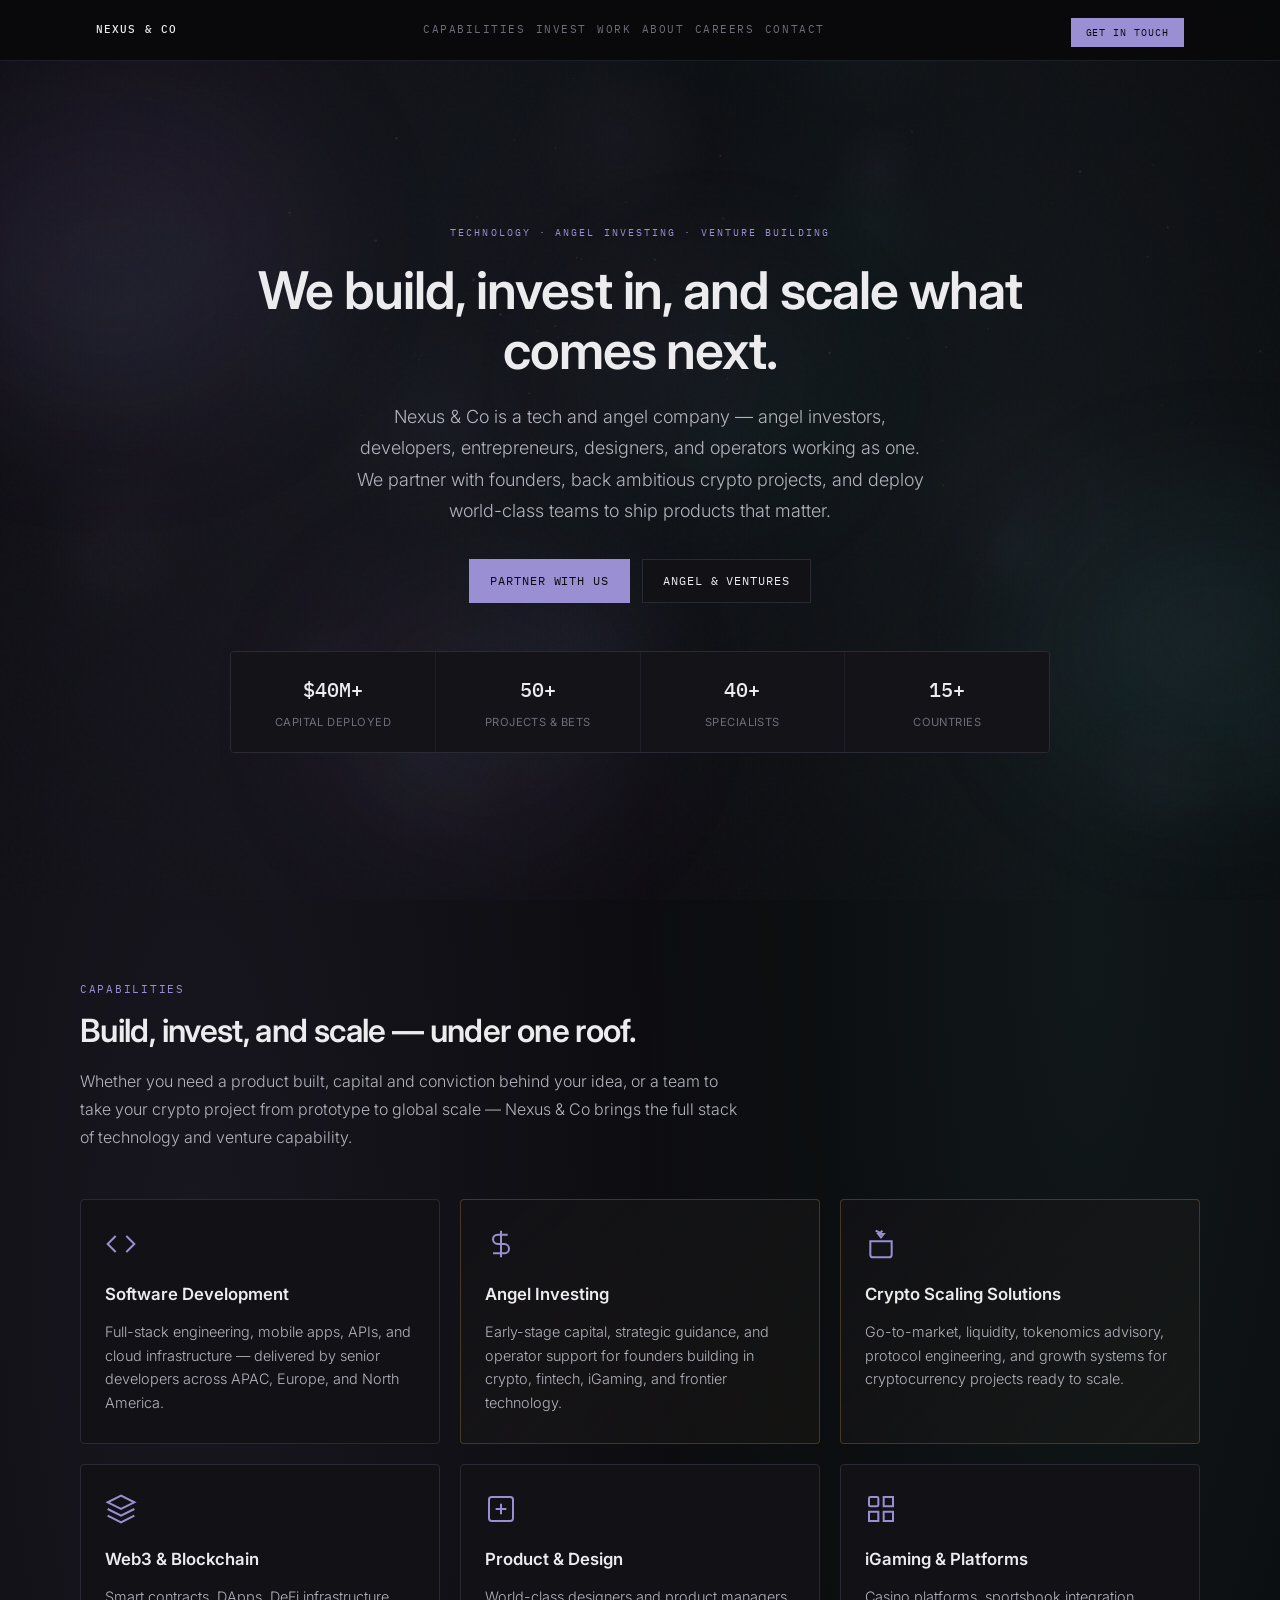
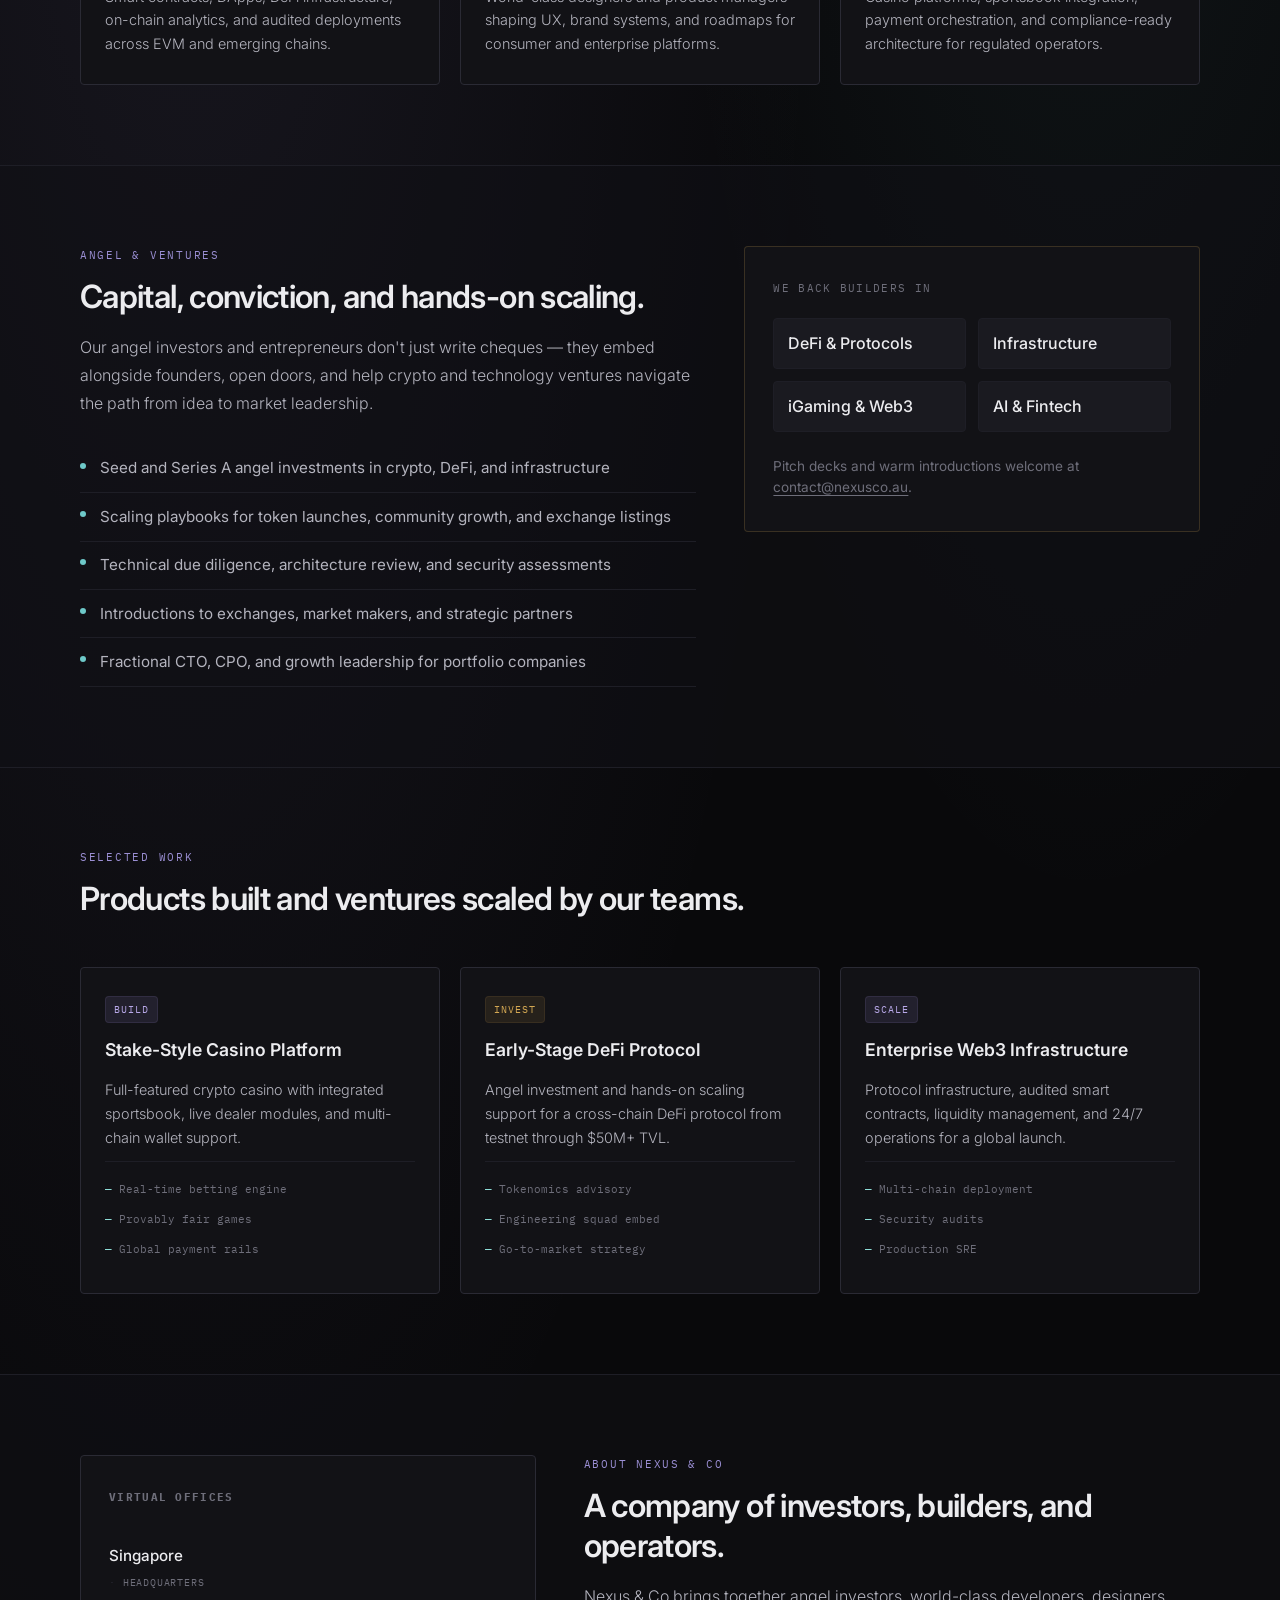
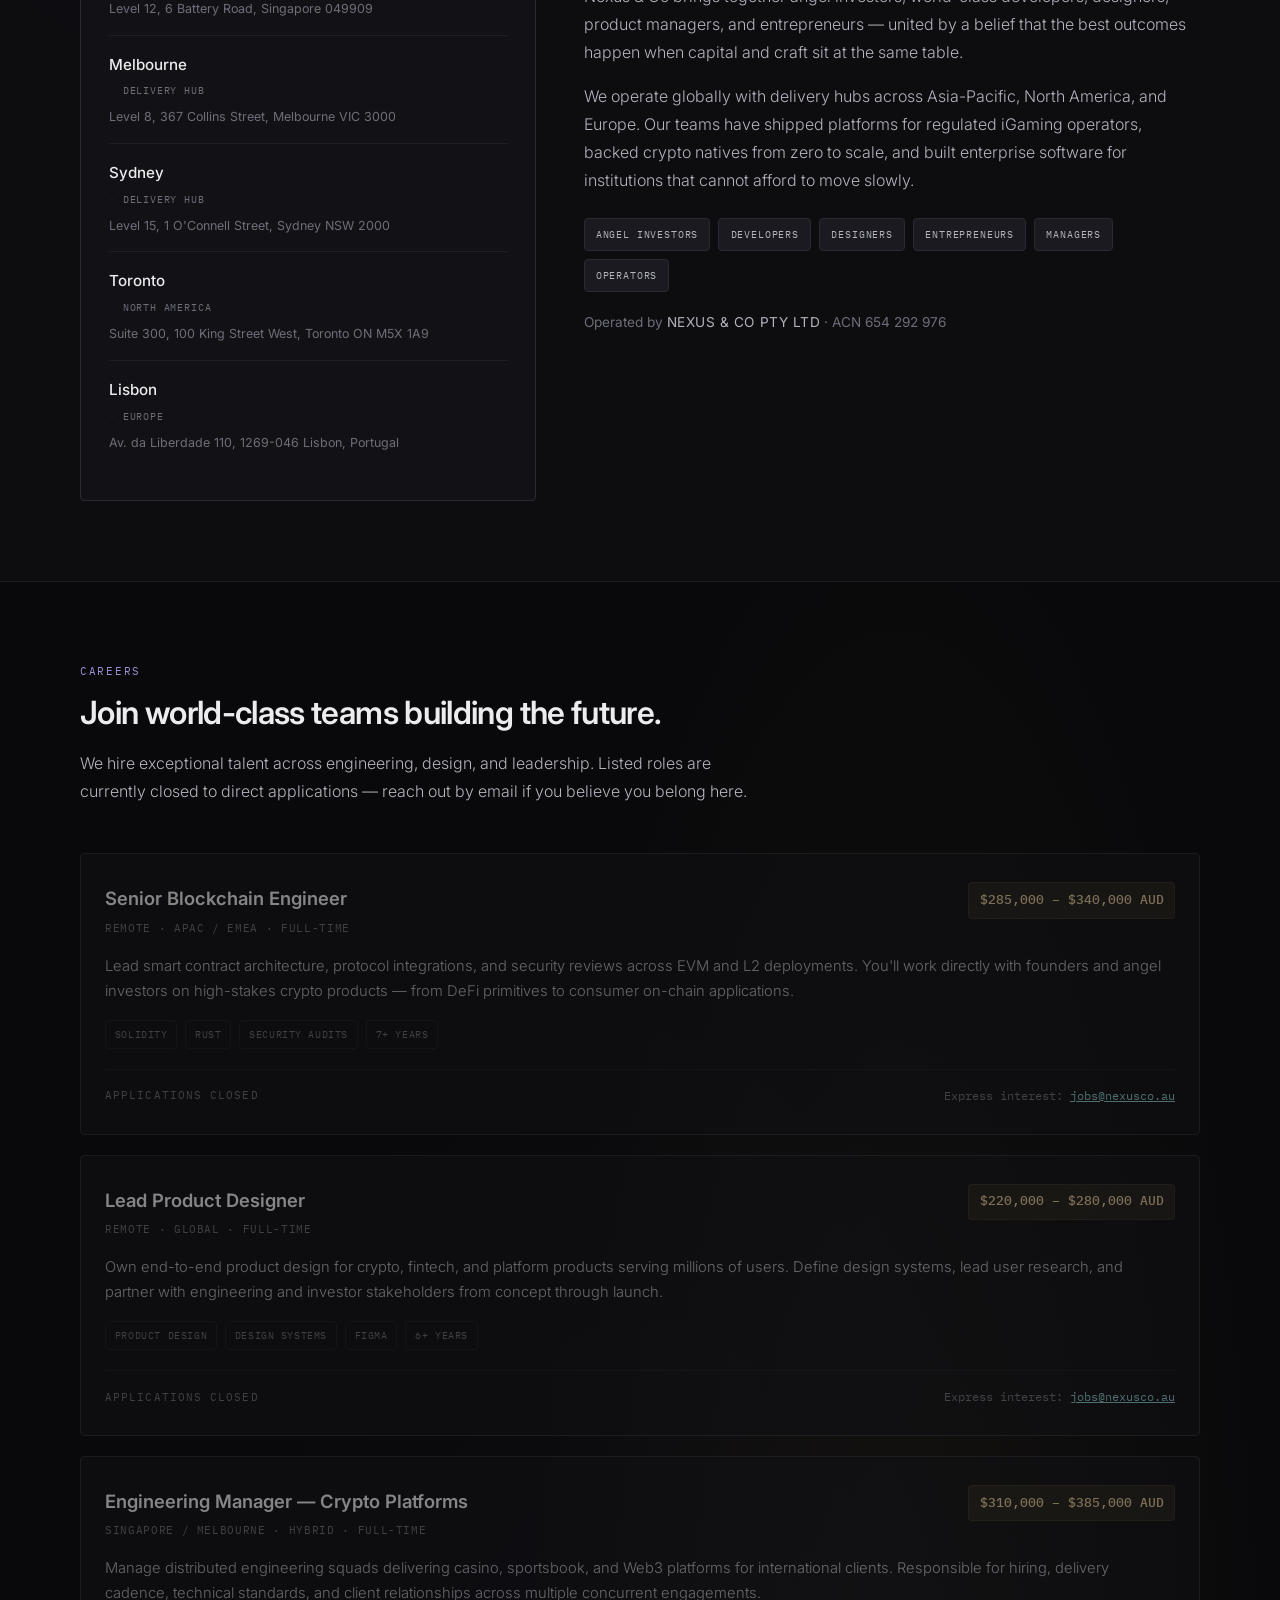
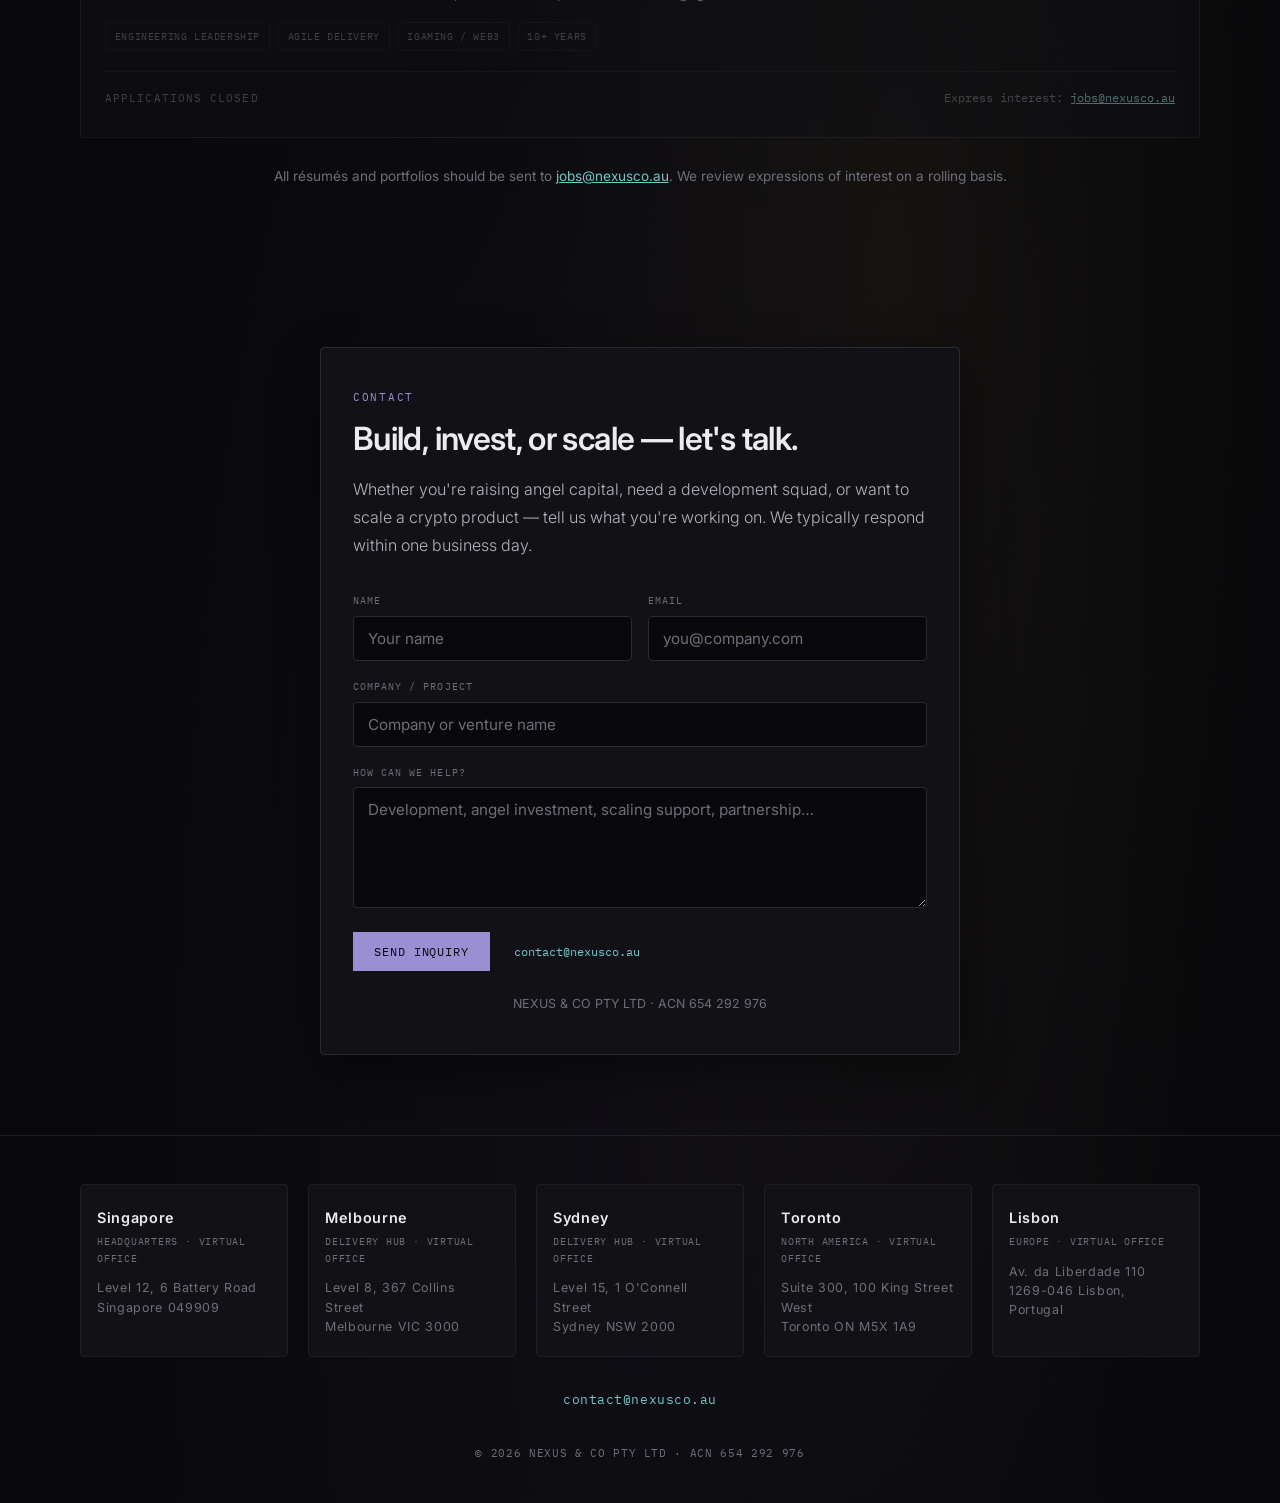
==== dashboard.html @ ab73d251 "Nexus & Co agency site" ====
<!DOCTYPE html>
<html lang="en">
<head>
  <meta charset="UTF-8">
  <meta name="viewport" content="width=device-width, initial-scale=1.0">
  <meta name="robots" content="noindex, nofollow">
  <title>Nexus &amp; Co — Investment Dashboard</title>
  <link rel="preconnect" href="https://fonts.googleapis.com">
  <link rel="preconnect" href="https://fonts.gstatic.com" crossorigin>
  <link href="https://fonts.googleapis.com/css2?family=IBM+Plex+Mono:wght@300;400;500;600&display=swap" rel="stylesheet">
  <link rel="stylesheet" href="styles.css">
</head>
<body class="page-dashboard">
  <div class="nebula" aria-hidden="true">
    <div class="nebula-cloud nebula-cloud--1"></div>
    <div class="nebula-cloud nebula-cloud--2"></div>
    <div class="nebula-cloud nebula-cloud--3"></div>
    <div class="nebula-cloud nebula-cloud--4"></div>
  </div>
  <canvas id="portal-canvas" aria-hidden="true"></canvas>
  <div class="grain" aria-hidden="true"></div>

  <header id="site-header"></header>

  <main class="dashboard-main">
    <div class="dashboard-wrap">
      <div class="terminal-frame dashboard-frame">
        <div class="frame-bar">
          <span class="frame-dots" aria-hidden="true"></span>
          <span class="frame-title">investment dashboard — member view</span>
        </div>
        <div class="frame-body">
          <header class="dashboard-header">
            <h1 class="dashboard-title accent-lavender">Portfolio</h1>
            <p class="dashboard-sub muted">
              Consortium allocations since <span class="accent-cyan">2023 Q4</span> across
              <span class="accent-lavender">NexusCo</span>, <span class="accent-lavender">dao5</span>,
              and aligned cryptocurrency DAOs.
            </p>
          </header>

          <p class="consortium-note muted" id="consortium-note"></p>
          <p class="member-notice" id="member-notice" hidden></p>

          <div class="stats-row" id="stats-row">
            <div class="stat-card">
              <span class="stat-label">Consortium book</span>
              <span class="stat-value accent-cyan" id="stat-dao-total">—</span>
              <span class="stat-meta muted" id="stat-dao-meta"></span>
            </div>
            <div class="stat-card">
              <span class="stat-label">Your total contributed</span>
              <span class="stat-value" id="stat-your-total">—</span>
            </div>
            <div class="stat-card">
              <span class="stat-label">Your share of consortium</span>
              <span class="stat-value accent-lavender" id="stat-your-share">—</span>
            </div>
          </div>

          <div class="table-wrap">
            <table class="invest-table" id="invest-table">
              <thead>
                <tr>
                  <th scope="col">
                    <button type="button" class="sort-btn" data-sort="name" aria-sort="none">
                      Project <span class="sort-icon" aria-hidden="true"></span>
                    </button>
                  </th>
                  <th scope="col">
                    <button type="button" class="sort-btn" data-sort="sector" aria-sort="none">
                      Sector <span class="sort-icon" aria-hidden="true"></span>
                    </button>
                  </th>
                  <th scope="col">
                    <button type="button" class="sort-btn" data-sort="daoCommitted" aria-sort="none">
                      DAO allocation <span class="sort-icon" aria-hidden="true"></span>
                    </button>
                  </th>
                  <th scope="col">
                    <button type="button" class="sort-btn" data-sort="yourContribution" aria-sort="none">
                      Your contribution <span class="sort-icon" aria-hidden="true"></span>
                    </button>
                  </th>
                  <th scope="col">
                    <button type="button" class="sort-btn" data-sort="yourSharePct" aria-sort="none">
                      Your share <span class="sort-icon" aria-hidden="true"></span>
                    </button>
                  </th>
                  <th scope="col">
                    <button type="button" class="sort-btn" data-sort="status" aria-sort="none">
                      Status <span class="sort-icon" aria-hidden="true"></span>
                    </button>
                  </th>
                  <th scope="col">Enquire</th>
                </tr>
              </thead>
              <tbody id="invest-tbody"></tbody>
            </table>
          </div>

          <p class="dashboard-disclaimer muted">
            Consortium totals reflect aggregate participation across member DAOs from 2023 Q4 onward.
            New wallet connections display zero personal allocation until principal attribution is recorded.
          </p>
        </div>
      </div>

      <section class="terminal-frame resources-frame" id="resources">
        <div class="frame-bar">
          <span class="frame-dots" aria-hidden="true"></span>
          <span class="frame-title">resources — member documents</span>
        </div>
        <div class="frame-body">
          <h2 class="section-title accent-lavender">Resources</h2>
          <p class="resources-intro muted">
            Agreements, whitepapers, and investment documentation. Available to connected members.
          </p>
          <ul class="resource-list" id="resource-list"></ul>
        </div>
      </section>
    </div>
  </main>

  <footer class="site-footer">
    <div class="footer-inner footer-inner--legal-only">
      <span class="footer-copy">&copy; <span id="year"></span> NEXUS &amp; CO PTY LTD · ACN 654 292 976</span>
    </div>
  </footer>

  <script src="data.js"></script>
  <script src="wallet.js"></script>
  <script src="nav-utils.js"></script>
  <script src="header.js"></script>
  <script src="script.js"></script>
  <script src="dashboard.js"></script>
</body>
</html>
---- styles.css ----
/* Nexus & Co — dark nebula / venture */

:root {
  --bg: #09090b;
  --bg-panel: #121216;
  --bg-elevated: #1a1a20;
  --fg: #ececef;
  --fg-secondary: #b4b4be;
  --fg-muted: #6e6e7a;
  --border: #2a2a34;
  --border-soft: #1e1e26;
  --accent: #d8d8e0;
  --lavender: #b8a8e8;
  --lavender-soft: #9b8fd4;
  --lavender-bg: rgba(155, 143, 212, 0.12);
  --gold: #d4a853;
  --gold-soft: #e8c47a;
  --gold-bg: rgba(212, 168, 83, 0.1);
  --cyan: #6ec9c9;
  --cyan-soft: #8eded8;
  --cyan-bg: rgba(110, 201, 201, 0.1);
  --galaxy-1: rgba(155, 143, 212, 0.08);
  --galaxy-2: rgba(110, 201, 201, 0.06);
  --ring: rgba(200, 200, 220, 0.1);
  --shadow: rgba(0, 0, 0, 0.45);
  --font: "IBM Plex Mono", "Courier New", Courier, monospace;
  --font-sans: "Inter", system-ui, -apple-system, "Segoe UI", sans-serif;
  --max-width: 640px;
  --max-width-wide: 1120px;
  --max-width-narrow: 640px;
  --header-height: 3.75rem;
  --radius: 4px;
}

.accent-lavender {
  color: var(--lavender);
}

.accent-cyan {
  color: var(--cyan);
}

.accent-cyan-soft {
  color: var(--cyan-soft);
}

.accent-lavender-soft {
  color: var(--lavender-soft);
}

.accent-gold {
  color: var(--gold);
}

.logo {
  color: var(--fg);
  text-shadow: 0 0 48px var(--lavender-bg);
}

*,
*::before,
*::after {
  box-sizing: border-box;
  margin: 0;
  padding: 0;
}

html {
  scroll-behavior: smooth;
  scroll-padding-top: 5.5rem;
  font-size: 16px;
}

body {
  font-family: var(--font);
  background: var(--bg);
  background-image:
    radial-gradient(ellipse 90% 60% at 15% 20%, rgba(155, 143, 212, 0.1) 0%, transparent 55%),
    radial-gradient(ellipse 70% 50% at 85% 15%, rgba(110, 201, 201, 0.08) 0%, transparent 50%),
    radial-gradient(ellipse 80% 55% at 50% 95%, rgba(120, 90, 160, 0.06) 0%, transparent 55%);
  color: var(--fg);
  line-height: 1.75;
  min-height: 100vh;
  overflow-x: hidden;
  -webkit-font-smoothing: antialiased;
}

/* Nebula layers */
.nebula {
  position: fixed;
  inset: 0;
  z-index: 0;
  pointer-events: none;
  overflow: hidden;
}

.nebula-cloud {
  position: absolute;
  border-radius: 50%;
  filter: blur(72px);
  opacity: 0.55;
  animation: nebula-drift 48s ease-in-out infinite;
}

.nebula-cloud--1 {
  width: min(55vw, 420px);
  height: min(45vw, 340px);
  top: 8%;
  left: -8%;
  background: rgba(120, 100, 170, 0.22);
  animation-duration: 52s;
}

.nebula-cloud--2 {
  width: min(50vw, 380px);
  height: min(40vw, 300px);
  top: 55%;
  right: -10%;
  background: rgba(70, 150, 160, 0.18);
  animation-delay: -12s;
  animation-duration: 44s;
}

.nebula-cloud--3 {
  width: min(42vw, 320px);
  height: min(38vw, 280px);
  bottom: 5%;
  left: 25%;
  background: rgba(140, 110, 180, 0.14);
  animation-delay: -24s;
  animation-direction: reverse;
}

.nebula-cloud--4 {
  width: min(35vw, 260px);
  height: min(30vw, 220px);
  top: 30%;
  left: 45%;
  background: rgba(90, 170, 180, 0.12);
  animation-delay: -8s;
  animation-duration: 56s;
}

@keyframes nebula-drift {
  0%, 100% {
    transform: translate(0, 0) scale(1);
  }
  33% {
    transform: translate(3%, 2%) scale(1.04);
  }
  66% {
    transform: translate(-2%, 3%) scale(0.98);
  }
}

/* Portal / galaxy canvas */
#portal-canvas {
  position: fixed;
  inset: 0;
  width: 100%;
  height: 100%;
  z-index: 1;
  pointer-events: none;
}

.grain {
  position: fixed;
  inset: 0;
  z-index: 2;
  pointer-events: none;
  opacity: 0.35;
  background-image: url("data:image/svg+xml,%3Csvg viewBox='0 0 256 256' xmlns='http://www.w3.org/2000/svg'%3E%3Cfilter id='n'%3E%3CfeTurbulence type='fractalNoise' baseFrequency='0.9' numOctaves='4' stitchTiles='stitch'/%3E%3C/filter%3E%3Crect width='100%25' height='100%25' filter='url(%23n)' opacity='0.04'/%3E%3C/svg%3E");
}

/* Header */
.site-header {
  position: fixed;
  top: 0;
  left: 0;
  right: 0;
  z-index: 100;
  min-height: var(--header-height);
  display: flex;
  align-items: center;
  justify-content: center;
  background: linear-gradient(
    to bottom,
    rgba(9, 9, 11, 0.96) 0%,
    rgba(9, 9, 11, 0.88) 70%,
    transparent 100%
  );
  backdrop-filter: blur(10px);
}

.site-header--spread {
  padding: 0.5rem 0;
}

.header-inner {
  width: 100%;
  max-width: var(--max-width-wide);
  margin: 0 auto;
  padding: 0.5rem 1rem;
  display: flex;
  align-items: center;
  gap: 0.5rem 0.75rem;
}

.header-logo {
  font-size: 0.68rem;
  font-weight: 500;
  letter-spacing: 0.14em;
  text-transform: uppercase;
  color: var(--fg);
  text-decoration: none;
  white-space: nowrap;
  flex-shrink: 0;
}

.nav-toggle {
  display: none;
  margin-left: auto;
  font-family: var(--font);
  font-size: 0.62rem;
  letter-spacing: 0.1em;
  text-transform: uppercase;
  padding: 0.4rem 0.55rem;
  border: 1px solid var(--border);
  background: var(--bg-panel);
  color: var(--fg-muted);
  cursor: pointer;
}

.header-nav-group {
  display: flex;
  align-items: center;
  gap: 0.35rem 0.75rem;
  flex: 1;
  min-width: 0;
  justify-content: center;
}

.nav--public {
  display: flex;
  flex-wrap: wrap;
  justify-content: center;
  gap: 0.2rem 0.65rem;
  min-width: 0;
}

.nav-link {
  font-size: 0.62rem;
}

.nav-link[hidden] {
  display: none !important;
}

.nav-member {
  flex-shrink: 0;
  position: relative;
}

.nav-member[hidden] {
  display: none !important;
}

.nav-dropdown__trigger {
  font-family: var(--font);
  font-size: 0.62rem;
  letter-spacing: 0.1em;
  text-transform: uppercase;
  padding: 0.35rem 0.55rem;
  border: 1px solid var(--border);
  background: linear-gradient(135deg, var(--lavender-bg), var(--cyan-bg));
  color: var(--fg);
  cursor: pointer;
  white-space: nowrap;
}

.nav-dropdown__trigger[aria-expanded="true"] {
  border-color: var(--lavender-soft);
  color: var(--lavender);
}

.nav-dropdown__caret {
  font-size: 0.5rem;
  margin-left: 0.15rem;
}

.nav-dropdown__panel {
  position: absolute;
  top: calc(100% + 0.35rem);
  right: 0;
  min-width: 10rem;
  background: var(--bg-panel);
  border: 1px solid var(--border);
  box-shadow: 0 8px 28px var(--shadow);
  z-index: 200;
  display: flex;
  flex-direction: column;
  padding: 0.35rem 0;
}

.nav-dropdown__panel[hidden] {
  display: none;
}

.nav-dropdown__link {
  font-size: 0.62rem;
  letter-spacing: 0.08em;
  text-transform: uppercase;
  padding: 0.55rem 0.85rem;
  color: var(--fg-muted);
  text-decoration: none;
  transition: background 0.15s ease, color 0.15s ease;
}

.nav-dropdown__link:hover,
.nav-dropdown__link:focus-visible,
.nav-dropdown__link.active {
  color: var(--lavender);
  background: var(--lavender-bg);
  outline: none;
}

.wallet-panel {
  flex-shrink: 0;
}

.nav-link--dashboard {
  color: var(--fg);
}

.nav-link {
  font-size: 0.7rem;
  font-weight: 400;
  letter-spacing: 0.14em;
  text-transform: uppercase;
  color: var(--fg-muted);
  text-decoration: none;
  transition: color 0.2s ease;
}

.nav-link:hover,
.nav-link:focus-visible {
  color: var(--fg);
  outline: none;
}

.nav-link.active {
  color: var(--lavender);
  outline: none;
}

/* Main */
main {
  position: relative;
  z-index: 2;
  padding-top: var(--header-height);
}

/* Terminal frames */
.terminal-frame {
  background: var(--bg-panel);
  border: 1px solid var(--border);
  border-radius: var(--radius);
  box-shadow: 0 1px 0 var(--shadow), 0 12px 40px var(--shadow);
  overflow: hidden;
}

.frame-bar {
  display: flex;
  align-items: center;
  gap: 0.75rem;
  padding: 0.5rem 1rem;
  background: var(--bg-elevated);
  border-bottom: 1px solid var(--border-soft);
  font-size: 0.65rem;
  letter-spacing: 0.1em;
  text-transform: lowercase;
  color: var(--fg-muted);
}

.frame-dots::before {
  content: "";
  display: inline-block;
  width: 6px;
  height: 6px;
  border-radius: 50%;
  background: var(--border);
  box-shadow: 10px 0 0 var(--border), 20px 0 0 var(--border);
}

.frame-body {
  padding: 2.5rem 2rem;
  position: relative;
}

/* Hero */
.hero {
  min-height: 100vh;
  display: flex;
  align-items: center;
  justify-content: center;
  padding: 5rem 1.5rem 6rem;
}

.hero-frame {
  width: 100%;
  max-width: var(--max-width);
  text-align: center;
}

.hero-frame .frame-body {
  padding: 4rem 2rem 3.5rem;
}

.hero-eyebrow {
  position: relative;
  z-index: 1;
  font-size: 0.65rem;
  letter-spacing: 0.2em;
  text-transform: uppercase;
  margin-bottom: 0.75rem;
}

.lead {
  font-size: 0.9rem;
  color: var(--fg-secondary);
  font-weight: 300;
  margin-bottom: 1.5rem;
  line-height: 1.8;
}

.accomplish-grid {
  display: grid;
  grid-template-columns: repeat(4, 1fr);
  gap: 1px;
  background: var(--border-soft);
  border: 1px solid var(--border-soft);
  margin: 1.75rem 0;
}

.accomplish-card {
  background: var(--bg-panel);
  padding: 1.1rem 0.85rem;
  display: flex;
  flex-direction: column;
  gap: 0.3rem;
  text-align: center;
}

.accomplish-value {
  font-size: 1rem;
  font-weight: 500;
  color: var(--fg);
}

.accomplish-label {
  font-size: 0.62rem;
  letter-spacing: 0.06em;
  text-transform: uppercase;
  color: var(--fg-muted);
}

.accomplish-list {
  list-style: none;
  font-size: 0.82rem;
  color: var(--fg-secondary);
  font-weight: 300;
}

.accomplish-list li {
  padding: 0.55rem 0;
  border-bottom: 1px solid var(--border-soft);
  padding-left: 1rem;
  position: relative;
}

.accomplish-list li::before {
  content: "›";
  position: absolute;
  left: 0;
  color: var(--cyan-soft);
}

.accomplish-list li:last-child {
  border-bottom: none;
}

.access-actions {
  margin-top: 1.5rem;
  padding-top: 1.5rem;
  border-top: 1px solid var(--border-soft);
  text-align: center;
}

.access-actions[hidden] {
  display: none;
}

.inline-link {
  color: inherit;
  text-decoration: underline;
  text-underline-offset: 3px;
}

.inline-link:hover {
  color: var(--cyan);
}

.portal-ring {
  position: absolute;
  top: 50%;
  left: 50%;
  width: min(280px, 70vw);
  height: min(280px, 70vw);
  transform: translate(-50%, -55%);
  pointer-events: none;
}

.ring {
  position: absolute;
  inset: 0;
  border: 1px solid var(--ring);
  border-radius: 50%;
  animation: orbit 24s linear infinite;
}

.ring-1 {
  inset: 5%;
  animation-duration: 32s;
  animation-direction: reverse;
}

.ring-2 {
  inset: 18%;
  border-style: dashed;
  opacity: 0.7;
}

.ring-3 {
  inset: 32%;
  animation-duration: 18s;
  opacity: 0.5;
}

@keyframes orbit {
  to { transform: rotate(360deg); }
}

.logo {
  position: relative;
  z-index: 1;
  font-size: clamp(2rem, 8vw, 3.75rem);
  font-weight: 600;
  letter-spacing: 0.28em;
  margin-right: -0.28em;
  color: var(--fg);
  margin-bottom: 1.25rem;
  text-shadow: 0 0 40px var(--lavender-bg);
}

.tagline {
  position: relative;
  z-index: 1;
  max-width: 28rem;
  margin: 0 auto 2rem;
  font-size: clamp(0.8rem, 2.2vw, 0.95rem);
  font-weight: 300;
  color: var(--fg-secondary);
  line-height: 1.85;
}

.hero-meta {
  position: relative;
  z-index: 1;
  display: inline-flex;
  flex-direction: column;
  align-items: flex-start;
  text-align: left;
  font-size: 0.75rem;
  gap: 0.2rem;
  padding-top: 1.5rem;
  border-top: 1px solid var(--border-soft);
  margin-top: 0.5rem;
}

.meta-line {
  color: var(--fg-secondary);
}

.caret {
  color: var(--cyan-soft);
  margin-right: 0.35rem;
}

.muted {
  color: var(--fg-muted);
}

/* Sections */
.section {
  padding: 3rem 1.5rem;
}

.section-inner {
  max-width: var(--max-width);
  margin: 0 auto;
}

.section-last {
  padding-bottom: 7rem;
}

.section-title {
  font-size: 0.85rem;
  font-weight: 500;
  letter-spacing: 0.2em;
  text-transform: uppercase;
  color: var(--fg);
  margin-bottom: 1.5rem;
}

.section-title.accent-lavender {
  color: var(--lavender);
}

.frame-body p {
  margin-bottom: 1.15rem;
  font-size: 0.875rem;
  font-weight: 300;
  color: var(--fg-secondary);
}

.frame-body p:last-of-type:not(.footnote) {
  margin-bottom: 0;
}

.pull-quote {
  margin-top: 1.75rem;
  padding: 1rem 0 0 1rem;
  border-top: 1px solid var(--border-soft);
  border-left: 2px solid var(--lavender-soft);
  font-size: 0.85rem;
  font-weight: 400;
  font-style: italic;
  color: var(--fg);
}

/* Strategy */
.strategy-list {
  list-style: none;
  margin: 1.75rem 0;
  border-top: 1px solid var(--border-soft);
}

.strategy-list li {
  display: grid;
  grid-template-columns: 2.5rem 1fr;
  gap: 1rem;
  padding: 1rem 0;
  border-bottom: 1px solid var(--border-soft);
  font-size: 0.8rem;
}

.strategy-label {
  font-weight: 500;
  color: var(--fg-muted);
  font-variant-numeric: oldstyle-nums;
}

.strategy-desc {
  color: var(--fg-secondary);
  font-weight: 300;
}

.footnote {
  font-size: 0.75rem;
  margin-top: 1.25rem;
}

/* Specs */
.spec-list {
  margin-top: 1.75rem;
  border-top: 1px solid var(--border-soft);
}

.spec-row {
  display: grid;
  grid-template-columns: 9rem 1fr;
  gap: 1rem;
  padding: 0.7rem 0;
  font-size: 0.8rem;
  border-bottom: 1px solid var(--border-soft);
}

.spec-row dt {
  color: var(--fg-muted);
  font-weight: 400;
}

.spec-row dd {
  color: var(--fg-secondary);
  font-weight: 300;
}

/* Membership */
.membership-note {
  margin-top: 2rem;
  padding-top: 1.75rem;
  border-top: 1px solid var(--border-soft);
  text-align: center;
}

.membership-statement {
  font-size: 0.85rem;
  font-weight: 400;
  color: var(--fg);
  letter-spacing: 0.06em;
  margin-bottom: 1rem;
}

.membership-closing {
  font-size: 0.8rem;
  font-style: italic;
}

/* Footer */
.site-footer {
  position: relative;
  z-index: 2;
  padding: 2rem 1.5rem;
  border-top: 1px solid var(--border-soft);
}

.footer-inner {
  max-width: var(--max-width);
  margin: 0 auto;
  display: flex;
  flex-wrap: wrap;
  justify-content: center;
  align-items: center;
  gap: 0.35rem 0.75rem;
  font-size: 0.7rem;
  letter-spacing: 0.06em;
  color: var(--fg-muted);
}

.footer-brand {
  color: var(--fg-secondary);
  font-weight: 500;
}

.footer-sep {
  color: var(--border);
}

.footer-email {
  text-decoration: none;
  transition: color 0.2s ease, text-shadow 0.2s ease;
}

.footer-email:hover,
.footer-email:focus-visible {
  color: var(--cyan);
  text-shadow: 0 0 12px var(--cyan-bg);
  outline: none;
}

/* Wallet */
.wallet-panel {
  display: flex;
  flex-direction: column;
  align-items: flex-end;
  gap: 0.25rem;
}

.wallet-connected {
  display: flex;
  flex-wrap: wrap;
  align-items: center;
  justify-content: flex-end;
  gap: 0.4rem 0.5rem;
}

.wallet-connected[hidden],
.wallet-panel .btn-primary[hidden] {
  display: none !important;
}

.wallet-badge {
  font-size: 0.7rem;
  padding: 0.35rem 0.6rem;
  border: 1px solid var(--border);
  background: var(--bg);
  color: var(--fg-secondary);
  letter-spacing: 0.04em;
}

.wallet-error {
  font-size: 0.65rem;
  color: var(--fg-secondary);
  max-width: 14rem;
  text-align: right;
  line-height: 1.4;
}

.wallet-error[hidden] {
  display: none;
}

.btn-compact {
  padding: 0.35rem 0.5rem;
  min-width: 0;
}

.btn {
  font-family: var(--font);
  font-size: 0.62rem;
  letter-spacing: 0.1em;
  text-transform: uppercase;
  padding: 0.4rem 0.65rem;
  border: 1px solid var(--border);
  background: var(--bg-panel);
  color: var(--fg);
  cursor: pointer;
  text-decoration: none;
  transition: background 0.15s ease, border-color 0.15s ease;
}

.btn:hover,
.btn:focus-visible {
  border-color: var(--fg-muted);
  outline: none;
}

.btn:disabled {
  opacity: 0.5;
  cursor: wait;
}

.btn-primary {
  background: var(--lavender-soft);
  color: var(--bg);
  border-color: var(--lavender-soft);
}

.btn-primary:hover,
.btn-primary:focus-visible {
  background: var(--lavender);
  border-color: var(--lavender);
  color: var(--bg);
}

.btn-enquire {
  font-size: 0.58rem;
  padding: 0.35rem 0.5rem;
  white-space: nowrap;
  text-decoration: none;
  display: inline-block;
  background: transparent;
  color: var(--cyan-soft);
  border: 1px solid var(--border);
}

.btn-enquire:hover,
.btn-enquire:focus-visible {
  border-color: var(--cyan);
  color: var(--cyan);
  background: var(--cyan-bg);
  outline: none;
}

.btn-secondary {
  background: var(--bg-panel);
}

.btn-ghost {
  background: transparent;
  border-color: transparent;
  color: var(--fg-muted);
}

.btn-ghost:hover {
  color: var(--fg);
  border-color: transparent;
}

/* Dashboard */
.page-dashboard main {
  padding-top: calc(var(--header-height) + 1rem);
}

.dashboard-main {
  padding: 2rem 1.5rem 4rem;
}

.dashboard-wrap {
  max-width: var(--max-width-wide);
  margin: 0 auto;
}

.dashboard-frame .frame-body {
  padding: 2rem 1.75rem 2.5rem;
}

.dashboard-header {
  margin-bottom: 2rem;
}

.dashboard-title {
  font-size: 0.9rem;
  font-weight: 500;
  letter-spacing: 0.2em;
  text-transform: uppercase;
  margin-bottom: 0.5rem;
}

.dashboard-sub {
  font-size: 0.8rem;
  font-weight: 300;
}

.stats-row {
  display: grid;
  grid-template-columns: repeat(3, 1fr);
  gap: 1px;
  background: var(--border-soft);
  border: 1px solid var(--border-soft);
  margin-bottom: 2rem;
}

.stat-card {
  background: var(--bg-panel);
  padding: 1.1rem 1.25rem;
  display: flex;
  flex-direction: column;
  gap: 0.35rem;
}

.stat-label {
  font-size: 0.65rem;
  letter-spacing: 0.08em;
  text-transform: uppercase;
  color: var(--fg-muted);
}

.stat-value {
  font-size: 0.95rem;
  font-weight: 500;
  color: var(--fg);
}

.table-wrap {
  overflow-x: auto;
  border: 1px solid var(--border-soft);
  margin-bottom: 1.5rem;
}

.invest-table {
  width: 100%;
  border-collapse: collapse;
  font-size: 0.75rem;
}

.invest-table th,
.invest-table td {
  padding: 0.85rem 1rem;
  text-align: left;
  border-bottom: 1px solid var(--border-soft);
}

.invest-table th {
  font-weight: 500;
  letter-spacing: 0.08em;
  text-transform: uppercase;
  font-size: 0.65rem;
  color: var(--fg-muted);
  background: var(--bg-elevated);
}

.invest-table tbody tr:last-child td {
  border-bottom: none;
}

.invest-table tbody tr:hover td {
  background: rgba(255, 255, 255, 0.02);
}

.cell-primary {
  display: block;
  font-weight: 500;
  color: var(--fg);
}

.cell-meta {
  display: block;
  font-size: 0.65rem;
  margin-top: 0.15rem;
}

.cell-highlight {
  font-weight: 500;
  color: var(--fg);
}

.status-pill {
  display: inline-block;
  font-size: 0.6rem;
  letter-spacing: 0.06em;
  text-transform: uppercase;
  padding: 0.2rem 0.45rem;
  border: 1px solid var(--border);
  color: var(--fg-muted);
}

.status-pill--active {
  border-color: var(--fg-muted);
  color: var(--fg-secondary);
}

.status-pill--deploying {
  border-style: dashed;
}

.dashboard-disclaimer {
  font-size: 0.7rem;
  line-height: 1.6;
}

.consortium-note {
  font-size: 0.75rem;
  margin-bottom: 1.25rem;
  padding: 0.75rem 1rem;
  background: var(--cyan-bg);
  border-left: 2px solid var(--cyan-soft);
  line-height: 1.6;
}

.member-notice {
  font-size: 0.75rem;
  margin-bottom: 1.5rem;
  padding: 0.75rem 1rem;
  background: var(--lavender-bg);
  border-left: 2px solid var(--lavender-soft);
  line-height: 1.6;
}

.member-notice[hidden] {
  display: none;
}

.stat-meta {
  font-size: 0.6rem;
  margin-top: 0.15rem;
}

.stat-value.accent-cyan {
  color: var(--cyan);
}

.stat-value.accent-lavender {
  color: var(--lavender);
}

/* Sortable table */
.sort-btn {
  font-family: var(--font);
  font-size: inherit;
  font-weight: inherit;
  letter-spacing: inherit;
  text-transform: inherit;
  color: inherit;
  background: none;
  border: none;
  padding: 0;
  cursor: pointer;
  display: inline-flex;
  align-items: center;
  gap: 0.35rem;
  transition: color 0.15s ease;
}

.sort-btn:hover,
.sort-btn:focus-visible {
  color: var(--lavender);
  outline: none;
}

.sort-btn--active {
  color: var(--cyan);
}

.sort-icon {
  font-size: 0.55rem;
  opacity: 0.5;
  color: var(--lavender-soft);
}

.sort-btn--active .sort-icon {
  opacity: 1;
  color: var(--cyan);
}

.invest-table th {
  vertical-align: bottom;
}

/* Resources */
.resources-frame {
  margin-top: 2rem;
}

.resources-intro {
  font-size: 0.8rem;
  margin-bottom: 1.5rem;
}

.resource-list {
  list-style: none;
  border-top: 1px solid var(--border-soft);
}

.resource-item {
  display: grid;
  grid-template-columns: 1fr auto;
  grid-template-rows: auto auto;
  gap: 0.25rem 1rem;
  padding: 1rem 0;
  border-bottom: 1px solid var(--border-soft);
  align-items: center;
}

.resource-meta {
  grid-column: 1;
  display: flex;
  flex-wrap: wrap;
  gap: 0.5rem 1rem;
  font-size: 0.65rem;
}

.resource-title {
  grid-column: 1;
  font-size: 0.85rem;
  font-weight: 400;
  color: var(--fg);
}

.resource-dl {
  grid-column: 2;
  grid-row: 1 / span 2;
  align-self: center;
}

.resource-category {
  font-weight: 500;
  letter-spacing: 0.06em;
  text-transform: uppercase;
}

/* Members directory */
.member-grid {
  display: grid;
  gap: 1.25rem;
}

.member-card {
  display: grid;
  grid-template-columns: 3.5rem 1fr;
  gap: 1.25rem;
  padding: 1.35rem 0;
  border-bottom: 1px solid var(--border-soft);
}

.member-card:last-child {
  border-bottom: none;
}

.member-card--founder {
  padding: 1.5rem;
  margin-bottom: 0.5rem;
  border: 1px solid var(--border-soft);
  border-radius: var(--radius);
  background: linear-gradient(
    135deg,
    var(--lavender-bg) 0%,
    var(--cyan-bg) 100%
  );
  border-bottom: 1px solid var(--border-soft);
}

.member-avatar {
  width: 3.5rem;
  height: 3.5rem;
  display: flex;
  align-items: center;
  justify-content: center;
  font-size: 0.75rem;
  font-weight: 500;
  letter-spacing: 0.05em;
  border: 1px solid var(--border);
  background: var(--bg-elevated);
  color: var(--lavender);
  border-radius: var(--radius);
  overflow: hidden;
  flex-shrink: 0;
}

.member-avatar-img {
  width: 100%;
  height: 100%;
  object-fit: cover;
  image-rendering: pixelated;
  display: block;
}

.member-avatar-fallback {
  display: block;
}

.member-card--founder .member-avatar {
  border-color: var(--lavender-soft);
  color: var(--cyan);
  box-shadow: 0 0 24px var(--lavender-bg);
}

.member-name {
  font-size: 0.95rem;
  font-weight: 500;
  color: var(--fg);
  margin-bottom: 0.15rem;
}

.member-role {
  font-size: 0.7rem;
  letter-spacing: 0.1em;
  text-transform: uppercase;
}

.member-meta,
.member-focus,
.member-bio {
  font-size: 0.8rem;
  margin-top: 0.5rem;
  color: var(--fg-secondary);
  font-weight: 300;
}

.member-bio {
  line-height: 1.65;
  margin-top: 0.65rem;
}

.member-x {
  display: inline-block;
  margin-top: 0.65rem;
  font-size: 0.75rem;
  text-decoration: none;
}

.member-x:hover,
.member-x:focus-visible {
  text-decoration: underline;
  outline: none;
}

.member-tags {
  display: flex;
  flex-wrap: wrap;
  gap: 0.35rem;
  margin-top: 0.75rem;
}

.member-tag {
  font-size: 0.6rem;
  letter-spacing: 0.06em;
  text-transform: uppercase;
  padding: 0.2rem 0.45rem;
  border: 1px solid var(--border-soft);
  color: var(--fg-muted);
  background: var(--bg-panel);
}

.member-card--founder .member-tag {
  border-color: rgba(122, 107, 158, 0.25);
}

::selection {
  background: var(--lavender-soft);
  color: var(--bg);
}
  background: var(--fg);
  color: var(--bg-panel);
}

::-webkit-scrollbar {
  width: 5px;
}

::-webkit-scrollbar-track {
  background: var(--bg);
}

::-webkit-scrollbar-thumb {
  background: var(--border);
}

@media (max-width: 960px) {
  .nav-toggle {
    display: block;
  }

  html {
    scroll-padding-top: 4.5rem;
  }

  .header-inner {
    flex-wrap: wrap;
  }

  .header-nav-group {
    display: none;
    order: 4;
    width: 100%;
    flex-direction: column;
    align-items: stretch;
    padding: 0.75rem 0 0.25rem;
    border-top: 1px solid var(--border-soft);
  }

  .header-nav-group--open {
    display: flex;
  }

  .nav--public {
    flex-direction: column;
    align-items: stretch;
    gap: 0;
  }

  .nav--public .nav-link {
    display: block !important;
    padding: 0.55rem 0;
    border-bottom: 1px solid var(--border-soft);
  }

  .nav-member {
    width: 100%;
  }

  .nav-dropdown__trigger {
    width: 100%;
    text-align: left;
  }

  .nav-dropdown__panel {
    position: static;
    box-shadow: none;
    border: none;
    border-top: 1px solid var(--border-soft);
    margin-top: 0.25rem;
  }

  .wallet-panel {
    order: 3;
    margin-left: auto;
  }

  .accomplish-grid {
    grid-template-columns: repeat(2, 1fr);
  }

  .member-card {
    grid-template-columns: 1fr;
  }

  .member-avatar {
    width: 2.75rem;
    height: 2.75rem;
  }

  .nebula-cloud {
    filter: blur(48px);
    opacity: 0.4;
  }

  .wallet-panel {
    align-items: stretch;
  }

  .wallet-connected {
    justify-content: flex-start;
  }

  .wallet-error {
    text-align: left;
    max-width: none;
  }

  .stats-row {
    grid-template-columns: 1fr;
  }

  .frame-body {
    padding: 2rem 1.25rem;
  }

  .hero-frame .frame-body {
    padding: 3rem 1.25rem 2.5rem;
  }

  .logo {
    letter-spacing: 0.18em;
    margin-right: -0.18em;
  }

  .nav-link {
    font-size: 0.62rem;
  }

  .spec-row {
    grid-template-columns: 1fr;
    gap: 0.15rem;
  }

  .portal-ring {
    opacity: 0.6;
  }

  .invest-table th:nth-child(2),
  .invest-table td:nth-child(2),
  .invest-table th:last-child,
  .invest-table td:last-child {
    display: none;
  }

  .btn-enquire {
    font-size: 0.55rem;
  }

  .resource-item {
    grid-template-columns: 1fr;
  }

  .resource-dl {
    grid-column: 1;
    grid-row: auto;
    justify-self: start;
  }

  .sort-btn {
    font-size: 0.6rem;
  }
}

/* ——— Agency site ——— */

.page-agency {
  font-family: var(--font-sans);
  background-image:
    radial-gradient(ellipse 90% 60% at 15% 20%, rgba(155, 143, 212, 0.1) 0%, transparent 55%),
    radial-gradient(ellipse 70% 50% at 85% 15%, rgba(110, 201, 201, 0.08) 0%, transparent 50%),
    radial-gradient(ellipse 60% 45% at 70% 80%, rgba(212, 168, 83, 0.05) 0%, transparent 50%),
    radial-gradient(ellipse 80% 55% at 50% 95%, rgba(120, 90, 160, 0.06) 0%, transparent 55%);
}

.page-agency .site-header--agency {
  background: rgba(9, 9, 11, 0.92);
  border-bottom: 1px solid var(--border-soft);
}

.page-agency .header-logo {
  font-family: var(--font);
  font-size: 0.72rem;
}

.page-agency .nav-link {
  font-family: var(--font);
  font-size: 0.68rem;
}

.header-cta {
  flex-shrink: 0;
}

.btn-header-cta {
  font-size: 0.62rem;
  padding: 0.45rem 0.85rem;
  white-space: nowrap;
}

.btn-lg {
  font-size: 0.72rem;
  padding: 0.7rem 1.25rem;
  letter-spacing: 0.08em;
}

.hero--agency {
  min-height: calc(100vh - var(--header-height));
  display: flex;
  align-items: center;
  justify-content: center;
  padding: 5rem 1.5rem 4rem;
  text-align: center;
}

.hero-content {
  width: 100%;
  max-width: 820px;
  position: relative;
  z-index: 1;
}

.hero--agency .hero-eyebrow {
  font-family: var(--font);
  margin-bottom: 1.25rem;
}

.hero-title {
  font-size: clamp(2rem, 5.5vw, 3.25rem);
  font-weight: 600;
  line-height: 1.15;
  letter-spacing: -0.02em;
  color: var(--fg);
  margin-bottom: 1.25rem;
}

.hero-lead {
  font-size: clamp(1rem, 2.2vw, 1.125rem);
  font-weight: 300;
  color: var(--fg-secondary);
  line-height: 1.75;
  max-width: 36rem;
  margin: 0 auto 2rem;
}

.hero-actions {
  display: flex;
  flex-wrap: wrap;
  gap: 0.75rem;
  justify-content: center;
  margin-bottom: 3rem;
}

.hero-stats {
  display: grid;
  grid-template-columns: repeat(4, 1fr);
  gap: 1px;
  background: var(--border-soft);
  border: 1px solid var(--border);
  border-radius: var(--radius);
  overflow: hidden;
}

.stat {
  background: rgba(18, 18, 22, 0.85);
  padding: 1.25rem 1rem;
  display: flex;
  flex-direction: column;
  gap: 0.35rem;
}

.stat-value {
  font-family: var(--font);
  font-size: 1.25rem;
  font-weight: 500;
  color: var(--fg);
}

.stat-label {
  font-size: 0.7rem;
  letter-spacing: 0.04em;
  color: var(--fg-muted);
  text-transform: uppercase;
}

.section--agency {
  padding: 5rem 1.5rem;
}

.section--agency.section--alt {
  background: rgba(18, 18, 22, 0.55);
  border-top: 1px solid var(--border-soft);
  border-bottom: 1px solid var(--border-soft);
}

.section-inner--wide {
  max-width: var(--max-width-wide);
}

.section-inner--narrow {
  max-width: var(--max-width-narrow);
}

.section-head {
  margin-bottom: 3rem;
  max-width: 42rem;
}

.section-head--center {
  text-align: center;
  margin-left: auto;
  margin-right: auto;
}

.section-eyebrow {
  font-family: var(--font);
  font-size: 0.68rem;
  letter-spacing: 0.16em;
  text-transform: uppercase;
  color: var(--lavender-soft);
  margin-bottom: 0.75rem;
}

.section-heading {
  font-size: clamp(1.5rem, 3vw, 2rem);
  font-weight: 600;
  line-height: 1.25;
  letter-spacing: -0.02em;
  color: var(--fg);
  margin-bottom: 1rem;
}

.section-intro {
  font-size: 1rem;
  font-weight: 300;
  color: var(--fg-secondary);
  line-height: 1.75;
}

.section-intro + .section-intro {
  margin-top: 1rem;
}

.service-grid {
  display: grid;
  grid-template-columns: repeat(3, 1fr);
  gap: 1.25rem;
}

.service-card {
  background: var(--bg-panel);
  border: 1px solid var(--border);
  border-radius: var(--radius);
  padding: 1.75rem 1.5rem;
  transition: border-color 0.2s ease, box-shadow 0.2s ease;
}

.service-card:hover {
  border-color: rgba(155, 143, 212, 0.35);
  box-shadow: 0 8px 32px var(--shadow);
}

.service-icon {
  width: 2rem;
  height: 2rem;
  color: var(--lavender-soft);
  margin-bottom: 1.25rem;
}

.service-icon svg {
  width: 100%;
  height: 100%;
}

.service-card h3 {
  font-size: 1.05rem;
  font-weight: 600;
  color: var(--fg);
  margin-bottom: 0.65rem;
}

.service-card p {
  font-size: 0.9rem;
  font-weight: 300;
  color: var(--fg-secondary);
  line-height: 1.65;
}

.split-block {
  display: grid;
  grid-template-columns: 1.15fr 0.85fr;
  gap: 3rem;
  align-items: start;
}

.split-block--reverse {
  grid-template-columns: 0.85fr 1.15fr;
}

.split-block--reverse .split-block__content {
  order: 2;
}

.split-block--reverse .split-block__panel {
  order: 1;
}

.feature-list {
  list-style: none;
  margin-top: 1.75rem;
}

.feature-list li {
  position: relative;
  padding: 0.65rem 0 0.65rem 1.25rem;
  font-size: 0.95rem;
  color: var(--fg-secondary);
  border-bottom: 1px solid var(--border-soft);
}

.feature-list li::before {
  content: "";
  position: absolute;
  left: 0;
  top: 1.1rem;
  width: 6px;
  height: 6px;
  border-radius: 50%;
  background: var(--cyan);
}

.trust-panel,
.office-list {
  background: var(--bg-panel);
  border: 1px solid var(--border);
  border-radius: var(--radius);
  padding: 2rem 1.75rem;
}

.trust-panel__label,
.office-list__title {
  font-family: var(--font);
  font-size: 0.68rem;
  letter-spacing: 0.12em;
  text-transform: uppercase;
  color: var(--fg-muted);
  margin-bottom: 1.25rem;
}

.trust-panel__regions {
  list-style: none;
  display: grid;
  grid-template-columns: 1fr 1fr;
  gap: 0.75rem;
  margin-bottom: 1.5rem;
}

.trust-panel__regions li {
  font-size: 1rem;
  font-weight: 500;
  color: var(--fg);
  padding: 0.65rem 0.85rem;
  background: var(--bg-elevated);
  border: 1px solid var(--border-soft);
  border-radius: var(--radius);
}

.trust-panel__note {
  font-size: 0.85rem;
  line-height: 1.6;
}

.process-steps {
  list-style: none;
  display: grid;
  grid-template-columns: repeat(4, 1fr);
  gap: 1.25rem;
  counter-reset: none;
}

.process-step {
  background: var(--bg-panel);
  border: 1px solid var(--border);
  border-radius: var(--radius);
  padding: 1.75rem 1.5rem;
}

.process-step__num {
  font-family: var(--font);
  font-size: 0.72rem;
  letter-spacing: 0.1em;
  color: var(--cyan-soft);
  display: block;
  margin-bottom: 1rem;
}

.process-step h3 {
  font-size: 1rem;
  font-weight: 600;
  color: var(--fg);
  margin-bottom: 0.5rem;
}

.process-step p {
  font-size: 0.88rem;
  font-weight: 300;
  color: var(--fg-secondary);
  line-height: 1.65;
}

.project-grid {
  display: grid;
  grid-template-columns: repeat(3, 1fr);
  gap: 1.25rem;
}

.project-card {
  background: var(--bg-panel);
  border: 1px solid var(--border);
  border-radius: var(--radius);
  padding: 1.75rem 1.5rem;
  display: flex;
  flex-direction: column;
  gap: 0.75rem;
}

.project-tag {
  font-family: var(--font);
  font-size: 0.62rem;
  letter-spacing: 0.1em;
  text-transform: uppercase;
  color: var(--lavender);
  align-self: flex-start;
  padding: 0.25rem 0.5rem;
  border: 1px solid var(--lavender-bg);
  background: var(--lavender-bg);
  border-radius: var(--radius);
}

.project-card h3 {
  font-size: 1.1rem;
  font-weight: 600;
  color: var(--fg);
}

.project-card > p {
  font-size: 0.9rem;
  font-weight: 300;
  color: var(--fg-secondary);
  line-height: 1.65;
  flex: 1;
}

.project-meta {
  list-style: none;
  padding-top: 0.75rem;
  border-top: 1px solid var(--border-soft);
}

.project-meta li {
  font-family: var(--font);
  font-size: 0.68rem;
  color: var(--fg-muted);
  padding: 0.35rem 0;
}

.project-meta li::before {
  content: "— ";
  color: var(--cyan-soft);
}

.office-list ul {
  list-style: none;
}

.office-list li {
  display: flex;
  justify-content: space-between;
  align-items: baseline;
  gap: 1rem;
  padding: 0.75rem 0;
  border-bottom: 1px solid var(--border-soft);
  font-size: 0.95rem;
}

.office-list li:last-child {
  border-bottom: none;
}

.office-addresses li {
  flex-direction: column;
  align-items: flex-start;
  gap: 0.2rem;
  padding: 1rem 0;
}

.office-addresses .office-city,
.office-addresses .office-role {
  display: inline;
}

.office-addresses .office-role::before {
  content: " · ";
  color: var(--border);
}

.office-addresses address {
  font-style: normal;
  font-size: 0.78rem;
  line-height: 1.5;
  color: var(--fg-muted);
  margin-top: 0.35rem;
}

.office-city {
  font-weight: 500;
  color: var(--fg);
}

.office-role {
  font-family: var(--font);
  font-size: 0.65rem;
  letter-spacing: 0.08em;
  text-transform: uppercase;
  color: var(--fg-muted);
}

.contact-card {
  background: var(--bg-panel);
  border: 1px solid var(--border);
  border-radius: var(--radius);
  padding: 2.5rem 2rem;
  box-shadow: 0 16px 48px var(--shadow);
}

.contact-form {
  margin-top: 2rem;
  display: flex;
  flex-direction: column;
  gap: 1rem;
}

.form-row {
  display: grid;
  grid-template-columns: 1fr 1fr;
  gap: 1rem;
}

.form-field {
  display: flex;
  flex-direction: column;
  gap: 0.4rem;
}

.form-field span {
  font-family: var(--font);
  font-size: 0.65rem;
  letter-spacing: 0.1em;
  text-transform: uppercase;
  color: var(--fg-muted);
}

.form-field input,
.form-field textarea {
  font-family: var(--font-sans);
  font-size: 0.95rem;
  padding: 0.75rem 0.85rem;
  background: var(--bg);
  border: 1px solid var(--border);
  border-radius: var(--radius);
  color: var(--fg);
  transition: border-color 0.15s ease;
}

.form-field input::placeholder,
.form-field textarea::placeholder {
  color: var(--fg-muted);
}

.form-field input:focus,
.form-field textarea:focus {
  outline: none;
  border-color: var(--lavender-soft);
}

.form-field textarea {
  resize: vertical;
  min-height: 7rem;
}

.contact-form__actions {
  display: flex;
  flex-wrap: wrap;
  align-items: center;
  gap: 1rem 1.5rem;
  margin-top: 0.5rem;
}

.contact-email {
  font-family: var(--font);
  font-size: 0.75rem;
  text-decoration: none;
}

.contact-email:hover {
  text-decoration: underline;
}

.contact-form__status {
  margin-top: 1rem;
  font-size: 0.85rem;
  color: var(--fg-secondary);
}

.site-footer--agency {
  padding: 3rem 1.5rem 2.5rem;
}

.footer-inner--minimal {
  max-width: var(--max-width-wide);
  margin: 0 auto;
  display: flex;
  flex-direction: column;
  align-items: center;
  gap: 2rem;
  text-align: center;
}

.footer-inner--legal-only {
  justify-content: center;
  text-align: center;
}

.footer-offices {
  width: 100%;
  display: grid;
  grid-template-columns: repeat(5, 1fr);
  gap: 1.25rem;
  text-align: left;
}

.footer-office {
  padding: 1.25rem 1rem;
  background: var(--bg-panel);
  border: 1px solid var(--border-soft);
  border-radius: var(--radius);
}

.footer-office__city {
  font-size: 0.9rem;
  font-weight: 600;
  color: var(--fg);
  margin-bottom: 0.25rem;
}

.footer-office__role {
  font-family: var(--font);
  font-size: 0.6rem;
  letter-spacing: 0.08em;
  text-transform: uppercase;
  margin-bottom: 0.65rem;
}

.footer-office address {
  font-style: normal;
  font-size: 0.78rem;
  line-height: 1.55;
  color: var(--fg-muted);
}

.footer-contact {
  font-family: var(--font);
  font-size: 0.8rem;
  letter-spacing: 0.04em;
  text-decoration: none;
}

.footer-contact:hover {
  text-decoration: underline;
}

.footer-legal-line {
  font-family: var(--font);
  font-size: 0.68rem;
  letter-spacing: 0.06em;
}

.footer-inner--wide {
  max-width: var(--max-width-wide);
  display: grid;
  grid-template-columns: 1.2fr 1fr 1fr;
  gap: 2rem;
  align-items: start;
}

.footer-brand-block .footer-brand {
  font-family: var(--font);
  font-size: 0.8rem;
  letter-spacing: 0.12em;
  text-transform: uppercase;
  display: block;
  margin-bottom: 0.5rem;
}

.footer-tagline {
  font-size: 0.85rem;
  color: var(--fg-muted);
  line-height: 1.5;
}

.footer-legal {
  font-family: var(--font);
  font-size: 0.68rem;
  letter-spacing: 0.06em;
  color: var(--fg-muted);
  margin-top: 0.65rem;
}

.footer-acn {
  font-family: var(--font);
  font-size: 0.68rem;
  letter-spacing: 0.06em;
}

.footer-legal-inline {
  font-size: 0.68rem;
  letter-spacing: 0.04em;
}

.section-legal {
  margin-top: 1.25rem;
  font-size: 0.85rem;
  line-height: 1.6;
}

.legal-entity {
  color: var(--fg-secondary);
  letter-spacing: 0.04em;
}

.contact-legal {
  margin-top: 1.5rem;
  font-size: 0.78rem;
  text-align: center;
  line-height: 1.5;
}

.service-card--highlight {
  border-color: rgba(212, 168, 83, 0.25);
  background: linear-gradient(135deg, var(--bg-panel) 0%, rgba(212, 168, 83, 0.04) 100%);
}

.service-card--highlight:hover {
  border-color: rgba(212, 168, 83, 0.4);
}

.trust-panel--invest {
  border-color: rgba(212, 168, 83, 0.2);
}

.project-tag--gold {
  color: var(--gold);
  border-color: var(--gold-bg);
  background: var(--gold-bg);
}

.team-pillars {
  display: flex;
  flex-wrap: wrap;
  gap: 0.5rem;
  margin: 1.5rem 0 1rem;
}

.team-pillar {
  font-family: var(--font);
  font-size: 0.65rem;
  letter-spacing: 0.08em;
  text-transform: uppercase;
  padding: 0.4rem 0.7rem;
  border: 1px solid var(--border);
  border-radius: var(--radius);
  color: var(--fg-secondary);
  background: var(--bg-elevated);
}

.jobs-board {
  display: flex;
  flex-direction: column;
  gap: 1.25rem;
}

.job-card {
  background: var(--bg-panel);
  border: 1px solid var(--border);
  border-radius: var(--radius);
  padding: 1.75rem 1.5rem;
  transition: border-color 0.2s ease;
}

.job-card--closed {
  opacity: 0.55;
  filter: grayscale(0.35);
  pointer-events: none;
}

.job-card--closed a {
  pointer-events: auto;
}

.job-card__top {
  display: flex;
  flex-wrap: wrap;
  justify-content: space-between;
  align-items: flex-start;
  gap: 1rem 1.5rem;
  margin-bottom: 1rem;
}

.job-title {
  font-size: 1.15rem;
  font-weight: 600;
  color: var(--fg);
  margin-bottom: 0.25rem;
}

.job-meta {
  font-family: var(--font);
  font-size: 0.68rem;
  letter-spacing: 0.06em;
  color: var(--fg-muted);
  text-transform: uppercase;
}

.job-salary {
  font-family: var(--font);
  font-size: 0.82rem;
  font-weight: 500;
  color: var(--gold-soft);
  white-space: nowrap;
  padding: 0.35rem 0.65rem;
  border: 1px solid var(--gold-bg);
  background: var(--gold-bg);
  border-radius: var(--radius);
}

.job-desc {
  font-size: 0.92rem;
  font-weight: 300;
  color: var(--fg-secondary);
  line-height: 1.7;
  margin-bottom: 1rem;
}

.job-tags {
  list-style: none;
  display: flex;
  flex-wrap: wrap;
  gap: 0.5rem;
  margin-bottom: 1.25rem;
}

.job-tags li {
  font-family: var(--font);
  font-size: 0.62rem;
  letter-spacing: 0.06em;
  text-transform: uppercase;
  padding: 0.3rem 0.55rem;
  border: 1px solid var(--border-soft);
  color: var(--fg-muted);
  border-radius: var(--radius);
}

.job-card__footer {
  display: flex;
  flex-wrap: wrap;
  justify-content: space-between;
  align-items: center;
  gap: 0.75rem;
  padding-top: 1rem;
  border-top: 1px solid var(--border-soft);
}

.job-status {
  font-family: var(--font);
  font-size: 0.68rem;
  letter-spacing: 0.1em;
  text-transform: uppercase;
  color: var(--fg-muted);
}

.job-apply-note {
  font-family: var(--font);
  font-size: 0.72rem;
  color: var(--fg-muted);
}

.jobs-board__note {
  margin-top: 1.75rem;
  font-size: 0.85rem;
  text-align: center;
  line-height: 1.6;
}

.page-agency .header-logo {
  font-size: 0.68rem;
  letter-spacing: 0.1em;
}

.footer-nav {
  display: flex;
  flex-direction: column;
  gap: 0.5rem;
}

.footer-nav a {
  font-family: var(--font);
  font-size: 0.68rem;
  letter-spacing: 0.08em;
  text-transform: uppercase;
  color: var(--fg-muted);
  text-decoration: none;
  transition: color 0.15s ease;
}

.footer-nav a:hover {
  color: var(--lavender);
}

.footer-meta {
  display: flex;
  flex-direction: column;
  align-items: flex-end;
  gap: 0.5rem;
  text-align: right;
}

.footer-meta .footer-copy {
  font-size: 0.75rem;
  color: var(--fg-muted);
}

.footer-meta .footer-email + .footer-email {
  margin-top: 0.15rem;
}

@media (max-width: 960px) {
  .service-grid,
  .project-grid {
    grid-template-columns: repeat(2, 1fr);
  }

  .process-steps {
    grid-template-columns: repeat(2, 1fr);
  }

  .split-block,
  .split-block--reverse {
    grid-template-columns: 1fr;
  }

  .split-block--reverse .split-block__content,
  .split-block--reverse .split-block__panel {
    order: unset;
  }

  .footer-offices {
    grid-template-columns: repeat(3, 1fr);
  }

  .footer-inner--wide {
    grid-template-columns: 1fr 1fr;
  }

  .footer-meta {
    grid-column: 1 / -1;
    align-items: flex-start;
    text-align: left;
  }
}

@media (max-width: 720px) {
  .header-cta {
    display: none;
  }

  .hero-stats {
    grid-template-columns: repeat(2, 1fr);
  }

  .service-grid,
  .project-grid,
  .process-steps {
    grid-template-columns: 1fr;
  }

  .form-row {
    grid-template-columns: 1fr;
  }

  .footer-offices {
    grid-template-columns: 1fr;
  }

  .footer-inner--wide {
    grid-template-columns: 1fr;
  }

  .contact-card {
    padding: 2rem 1.25rem;
  }
}

@media (prefers-reduced-motion: reduce) {
  .ring,
  .nebula-cloud {
    animation: none;
  }

  #portal-canvas,
  .nebula {
    display: none;
  }

  html {
    scroll-behavior: auto;
  }
}
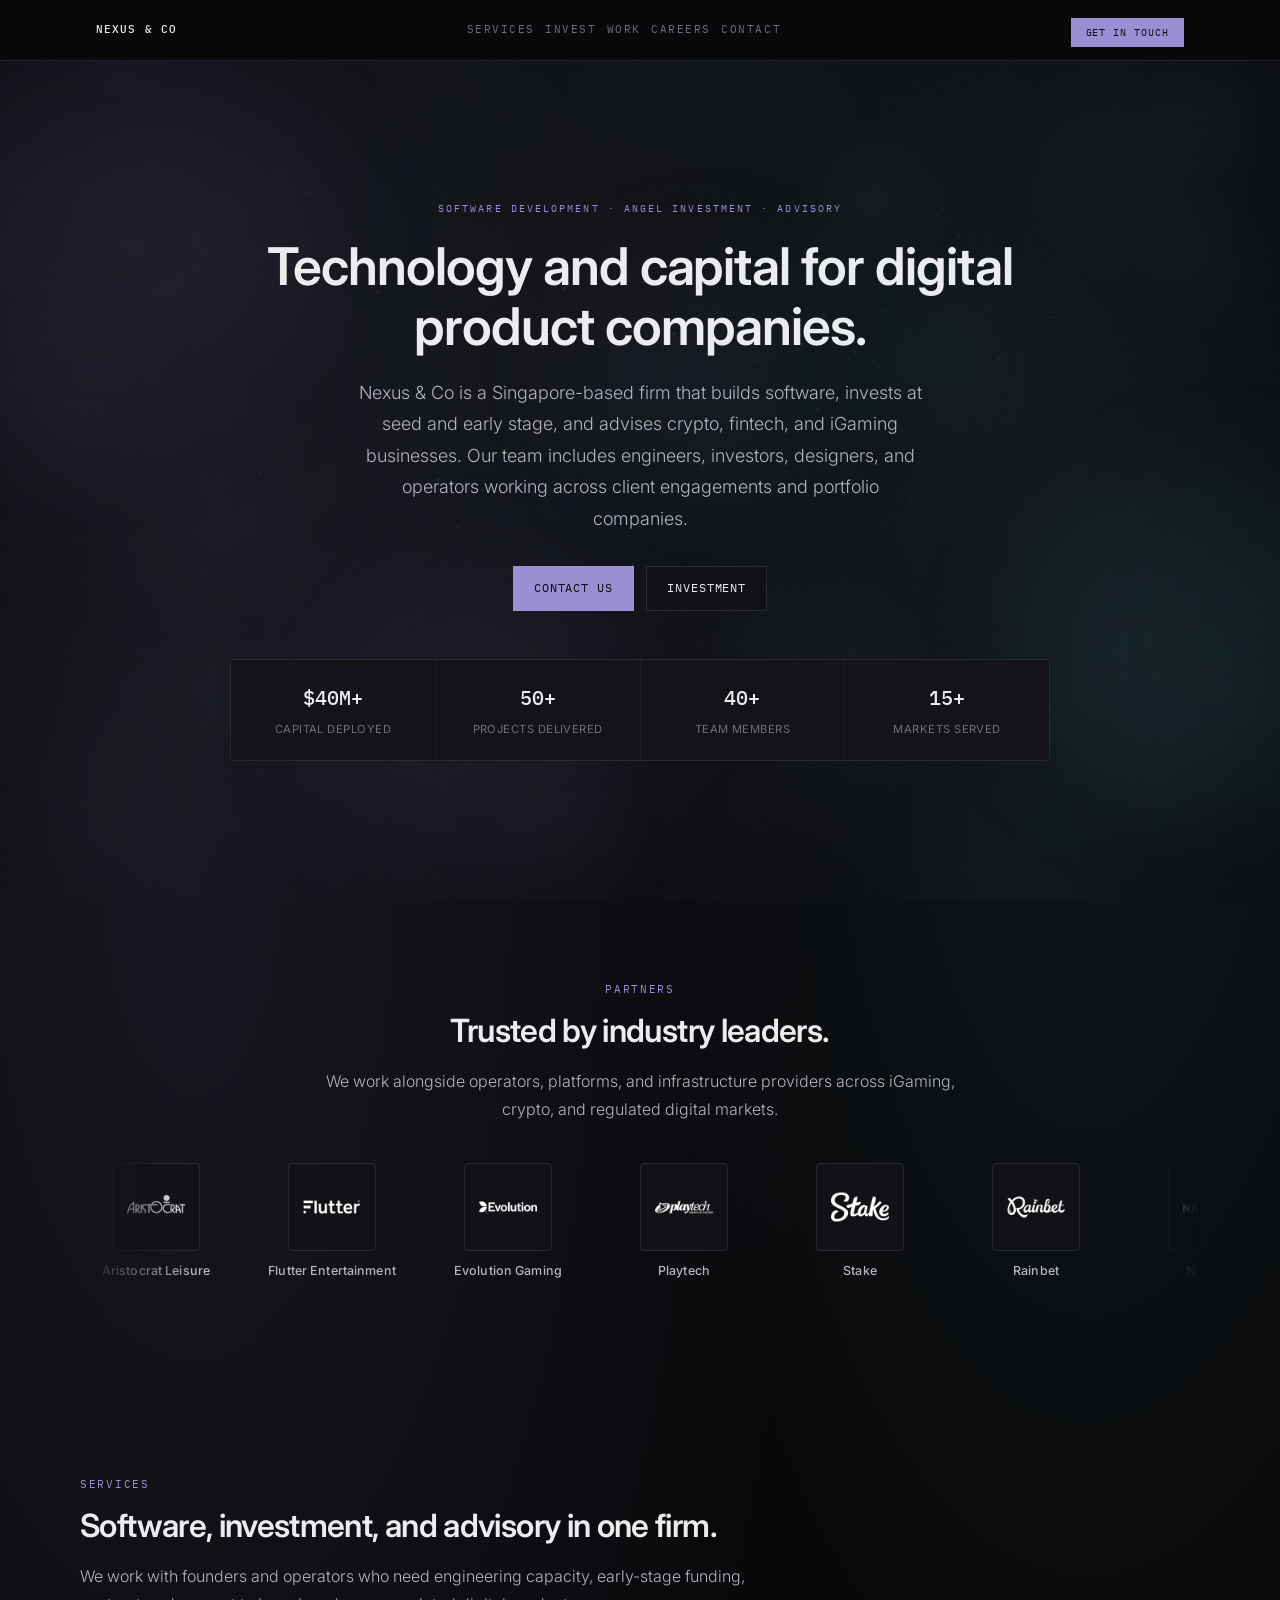
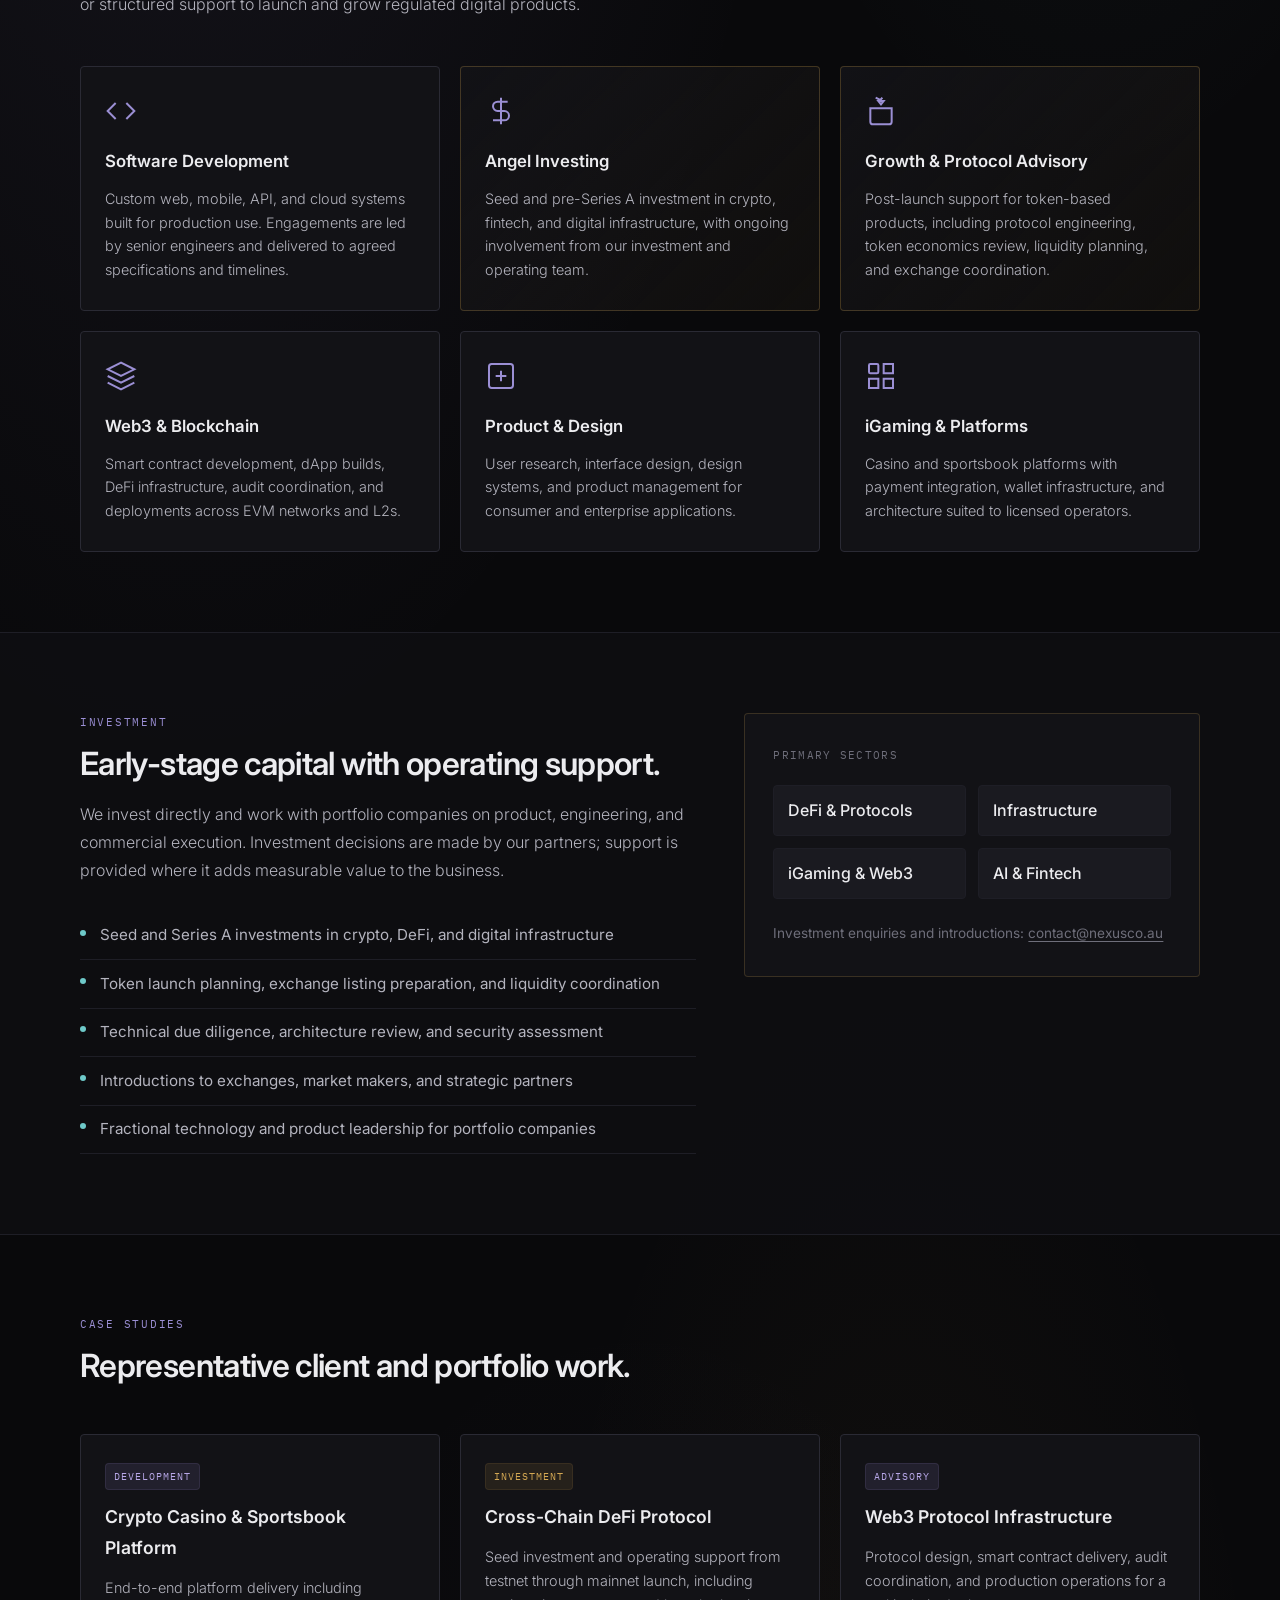
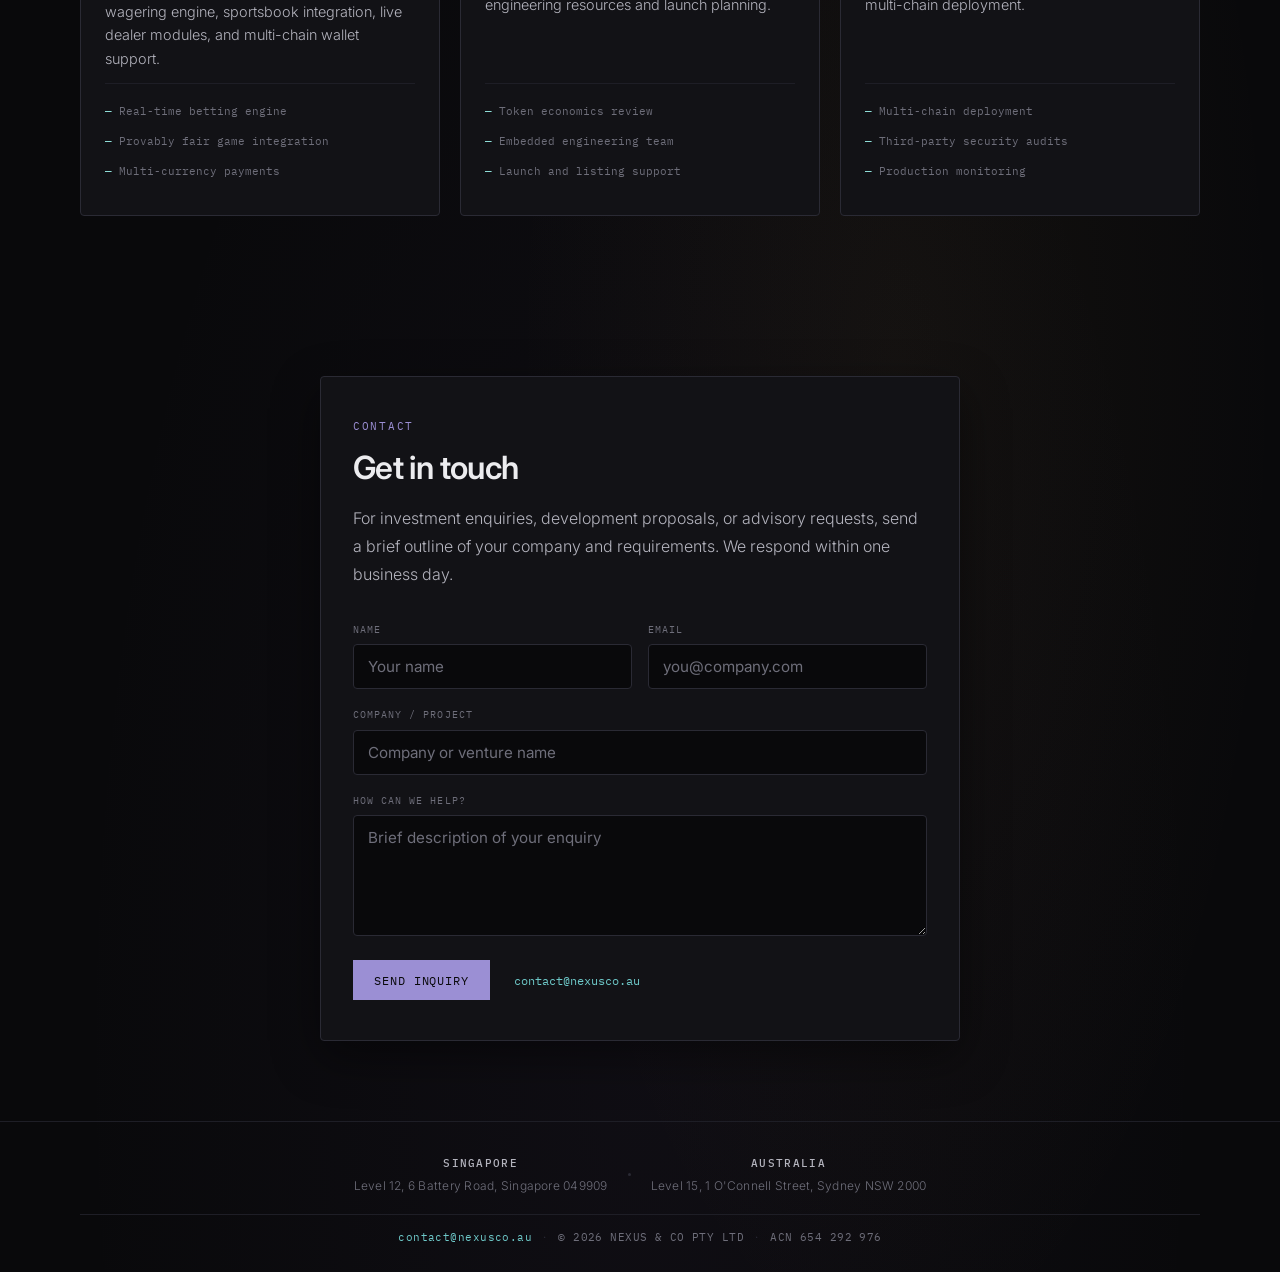
==== commit ab19f342: "Update site" ====
--- a/dashboard.html
+++ b/dashboard.html
@@ -122,16 +122,15 @@
     </div>
   </main>
 
-  <footer class="site-footer">
-    <div class="footer-inner footer-inner--legal-only">
-      <span class="footer-copy">&copy; <span id="year"></span> NEXUS &amp; CO PTY LTD · ACN 654 292 976</span>
-    </div>
+  <footer class="site-footer site-footer--unified">
+    <div class="footer-inner footer-inner--unified"></div>
   </footer>
 
   <script src="data.js"></script>
   <script src="wallet.js"></script>
   <script src="nav-utils.js"></script>
   <script src="header.js"></script>
+  <script src="footer.js"></script>
   <script src="script.js"></script>
   <script src="dashboard.js"></script>
 </body>
--- a/styles.css
+++ b/styles.css
@@ -30,6 +30,8 @@
   --max-width-narrow: 640px;
   --header-height: 3.75rem;
   --radius: 4px;
+  --section-space-y: 5rem;
+  --section-space-y-tight: 4rem;
 }
 
 .accent-lavender {
@@ -1291,9 +1293,6 @@
   background: var(--lavender-soft);
   color: var(--bg);
 }
-  background: var(--fg);
-  color: var(--bg-panel);
-}
 
 ::-webkit-scrollbar {
   width: 5px;
@@ -1502,7 +1501,7 @@
   display: flex;
   align-items: center;
   justify-content: center;
-  padding: 5rem 1.5rem 4rem;
+  padding: var(--section-space-y) 1.5rem var(--section-space-y);
   text-align: center;
 }
 
@@ -1577,7 +1576,7 @@
 }
 
 .section--agency {
-  padding: 5rem 1.5rem;
+  padding: var(--section-space-y) 1.5rem;
 }
 
 .section--agency.section--alt {
@@ -2005,77 +2004,114 @@
   color: var(--fg-secondary);
 }
 
-.site-footer--agency {
-  padding: 3rem 1.5rem 2.5rem;
-}
-
-.footer-inner--minimal {
+.site-footer--unified {
+  padding: 2rem 1.5rem 1.75rem;
+}
+
+.footer-inner--unified {
   max-width: var(--max-width-wide);
   margin: 0 auto;
   display: flex;
   flex-direction: column;
   align-items: center;
-  gap: 2rem;
+  gap: 1.1rem;
   text-align: center;
 }
 
-.footer-inner--legal-only {
+.footer-locations {
+  display: flex;
+  flex-wrap: wrap;
+  align-items: center;
   justify-content: center;
-  text-align: center;
-}
-
-.footer-offices {
+  gap: 0.75rem 1.25rem;
+}
+
+.footer-location {
+  display: flex;
+  flex-direction: column;
+  gap: 0.15rem;
+}
+
+.footer-location__city {
+  font-family: var(--font);
+  font-size: 0.68rem;
+  font-weight: 500;
+  letter-spacing: 0.12em;
+  text-transform: uppercase;
+  color: var(--fg-secondary);
+}
+
+.footer-location__addr {
+  font-size: 0.75rem;
+  font-weight: 300;
+  color: var(--fg-muted);
+  letter-spacing: 0.02em;
+}
+
+.footer-dot {
+  width: 3px;
+  height: 3px;
+  border-radius: 50%;
+  background: var(--border);
+  flex-shrink: 0;
+}
+
+.footer-bottom {
+  display: flex;
+  align-items: center;
+  justify-content: center;
+  padding-top: 1rem;
+  border-top: 1px solid var(--border-soft);
   width: 100%;
-  display: grid;
-  grid-template-columns: repeat(5, 1fr);
-  gap: 1.25rem;
-  text-align: left;
-}
-
-.footer-office {
-  padding: 1.25rem 1rem;
-  background: var(--bg-panel);
-  border: 1px solid var(--border-soft);
-  border-radius: var(--radius);
-}
-
-.footer-office__city {
-  font-size: 0.9rem;
-  font-weight: 600;
-  color: var(--fg);
-  margin-bottom: 0.25rem;
-}
-
-.footer-office__role {
-  font-family: var(--font);
-  font-size: 0.6rem;
-  letter-spacing: 0.08em;
-  text-transform: uppercase;
-  margin-bottom: 0.65rem;
-}
-
-.footer-office address {
-  font-style: normal;
-  font-size: 0.78rem;
-  line-height: 1.55;
-  color: var(--fg-muted);
-}
-
-.footer-contact {
-  font-family: var(--font);
-  font-size: 0.8rem;
+}
+
+.footer-meta-line {
+  display: flex;
+  flex-wrap: nowrap;
+  align-items: center;
+  justify-content: center;
+  gap: 0;
+  margin: 0;
+  padding: 0;
+  line-height: 1;
+}
+
+.footer-meta-line .footer-sep {
+  display: inline-block;
+  margin: 0 0.7rem;
+  line-height: 1;
+  color: var(--border);
+  transform: translateY(-0.02em);
+}
+
+.footer-bottom .footer-email,
+.footer-meta-line .footer-legal {
+  font-family: var(--font);
+  font-size: 0.68rem;
+  font-weight: 400;
   letter-spacing: 0.04em;
+  line-height: 1.2;
+  white-space: nowrap;
+  color: var(--fg-muted);
+}
+
+.footer-bottom .footer-email {
+  color: var(--cyan);
   text-decoration: none;
-}
-
-.footer-contact:hover {
-  text-decoration: underline;
-}
-
-.footer-legal-line {
+  vertical-align: middle;
+}
+
+.footer-meta-line .footer-legal {
+  display: inline-block;
+  vertical-align: middle;
+  margin-top: 0;
+}
+
+.footer-legal {
   font-family: var(--font);
   font-size: 0.68rem;
-  letter-spacing: 0.06em;
+  letter-spacing: 0.04em;
+  color: var(--fg-muted);
 }
 
 .footer-inner--wide {
@@ -2188,6 +2224,12 @@
   border-radius: var(--radius);
   padding: 1.75rem 1.5rem;
   transition: border-color 0.2s ease;
+}
+
+.job-card--open {
+  border-color: rgba(212, 168, 83, 0.45);
+  background: linear-gradient(135deg, var(--bg-panel) 0%, rgba(212, 168, 83, 0.07) 100%);
+  box-shadow: 0 10px 36px var(--shadow);
 }
 
 .job-card--closed {
@@ -2236,6 +2278,19 @@
   border-radius: var(--radius);
 }
 
+.job-salary--premium {
+  font-size: 0.78rem;
+  letter-spacing: 0.02em;
+  white-space: normal;
+  text-align: right;
+  max-width: 16rem;
+  line-height: 1.45;
+}
+
+.job-status--open {
+  color: var(--gold-soft);
+}
+
 .job-desc {
   font-size: 0.92rem;
   font-weight: 300;
@@ -2299,6 +2354,118 @@
   letter-spacing: 0.1em;
 }
 
+.page-careers main > .section:first-child {
+  padding-top: calc(var(--section-space-y) + 0.5rem);
+}
+
+.section--partners .section-head {
+  margin-bottom: 2.5rem;
+}
+
+.section--partners .partners-showcase {
+  margin-top: 0.25rem;
+}
+
+.partners-showcase {
+  position: relative;
+  width: 100%;
+  min-height: 9.5rem;
+  overflow: hidden;
+  -webkit-mask-image: linear-gradient(
+    to right,
+    transparent 0%,
+    #fff 10%,
+    #fff 90%,
+    transparent 100%
+  );
+  mask-image: linear-gradient(
+    to right,
+    transparent 0%,
+    #fff 10%,
+    #fff 90%,
+    transparent 100%
+  );
+}
+
+.partners-marquee {
+  width: 100%;
+  overflow: hidden;
+}
+
+.partners-track {
+  display: flex;
+  align-items: flex-start;
+  gap: 1.5rem;
+  width: max-content;
+  will-change: transform;
+  animation: partners-scroll var(--partners-duration, 48s) linear infinite;
+}
+
+@keyframes partners-scroll {
+  from {
+    transform: translateX(0);
+  }
+  to {
+    transform: translateX(var(--marquee-distance, -50%));
+  }
+}
+
+.partner-card {
+  flex: 0 0 auto;
+  width: 9.5rem;
+  display: flex;
+  flex-direction: column;
+  align-items: center;
+  gap: 0.75rem;
+  text-align: center;
+}
+
+.partner-logo-box {
+  width: 5.5rem;
+  height: 5.5rem;
+  display: flex;
+  align-items: center;
+  justify-content: center;
+  background: var(--bg-panel);
+  border: 1px solid var(--border);
+  border-radius: var(--radius);
+  padding: 0.85rem;
+  transition: border-color 0.2s ease, box-shadow 0.2s ease, transform 0.2s ease;
+}
+
+.partner-card:hover .partner-logo-box {
+  border-color: rgba(155, 143, 212, 0.4);
+  box-shadow: 0 8px 24px var(--shadow);
+  transform: translateY(-2px);
+}
+
+.partner-logo {
+  width: 100%;
+  height: 100%;
+  object-fit: contain;
+  object-position: center;
+}
+
+.partner-logo--hidden {
+  display: none;
+}
+
+.partner-logo-fallback {
+  font-family: var(--font);
+  font-size: 0.82rem;
+  font-weight: 500;
+  letter-spacing: 0.08em;
+  color: var(--lavender-soft);
+}
+
+.partner-name {
+  font-size: 0.78rem;
+  font-weight: 500;
+  color: var(--fg-secondary);
+  line-height: 1.35;
+  letter-spacing: 0.01em;
+}
+
 .footer-nav {
   display: flex;
   flex-direction: column;
@@ -2356,10 +2523,6 @@
     order: unset;
   }
 
-  .footer-offices {
-    grid-template-columns: repeat(3, 1fr);
-  }
-
   .footer-inner--wide {
     grid-template-columns: 1fr 1fr;
   }
@@ -2372,6 +2535,19 @@
 }
 
 @media (max-width: 720px) {
+  :root {
+    --section-space-y: 3.75rem;
+    --section-space-y-tight: 3rem;
+  }
+
+  .section-head {
+    margin-bottom: 2.25rem;
+  }
+
+  .section--partners .section-head {
+    margin-bottom: 2rem;
+  }
+
   .header-cta {
     display: none;
   }
@@ -2390,8 +2566,24 @@
     grid-template-columns: 1fr;
   }
 
-  .footer-offices {
-    grid-template-columns: 1fr;
+  .footer-locations {
+    flex-direction: column;
+    gap: 0.85rem;
+  }
+
+  .footer-dot {
+    display: none;
+  }
+
+  .footer-meta-line {
+    flex-wrap: wrap;
+    row-gap: 0.4rem;
+    column-gap: 0;
+  }
+
+  .job-salary--premium {
+    text-align: left;
+    max-width: none;
   }
 
   .footer-inner--wide {
@@ -2405,8 +2597,20 @@
 
 @media (prefers-reduced-motion: reduce) {
   .ring,
-  .nebula-cloud {
+  .nebula-cloud,
+  .partners-track {
     animation: none;
+    transform: none;
+  }
+
+  .partners-marquee {
+    overflow-x: auto;
+    -webkit-overflow-scrolling: touch;
+    scrollbar-width: none;
+  }
+
+  .partners-marquee::-webkit-scrollbar {
+    display: none;
   }
 
   #portal-canvas,
